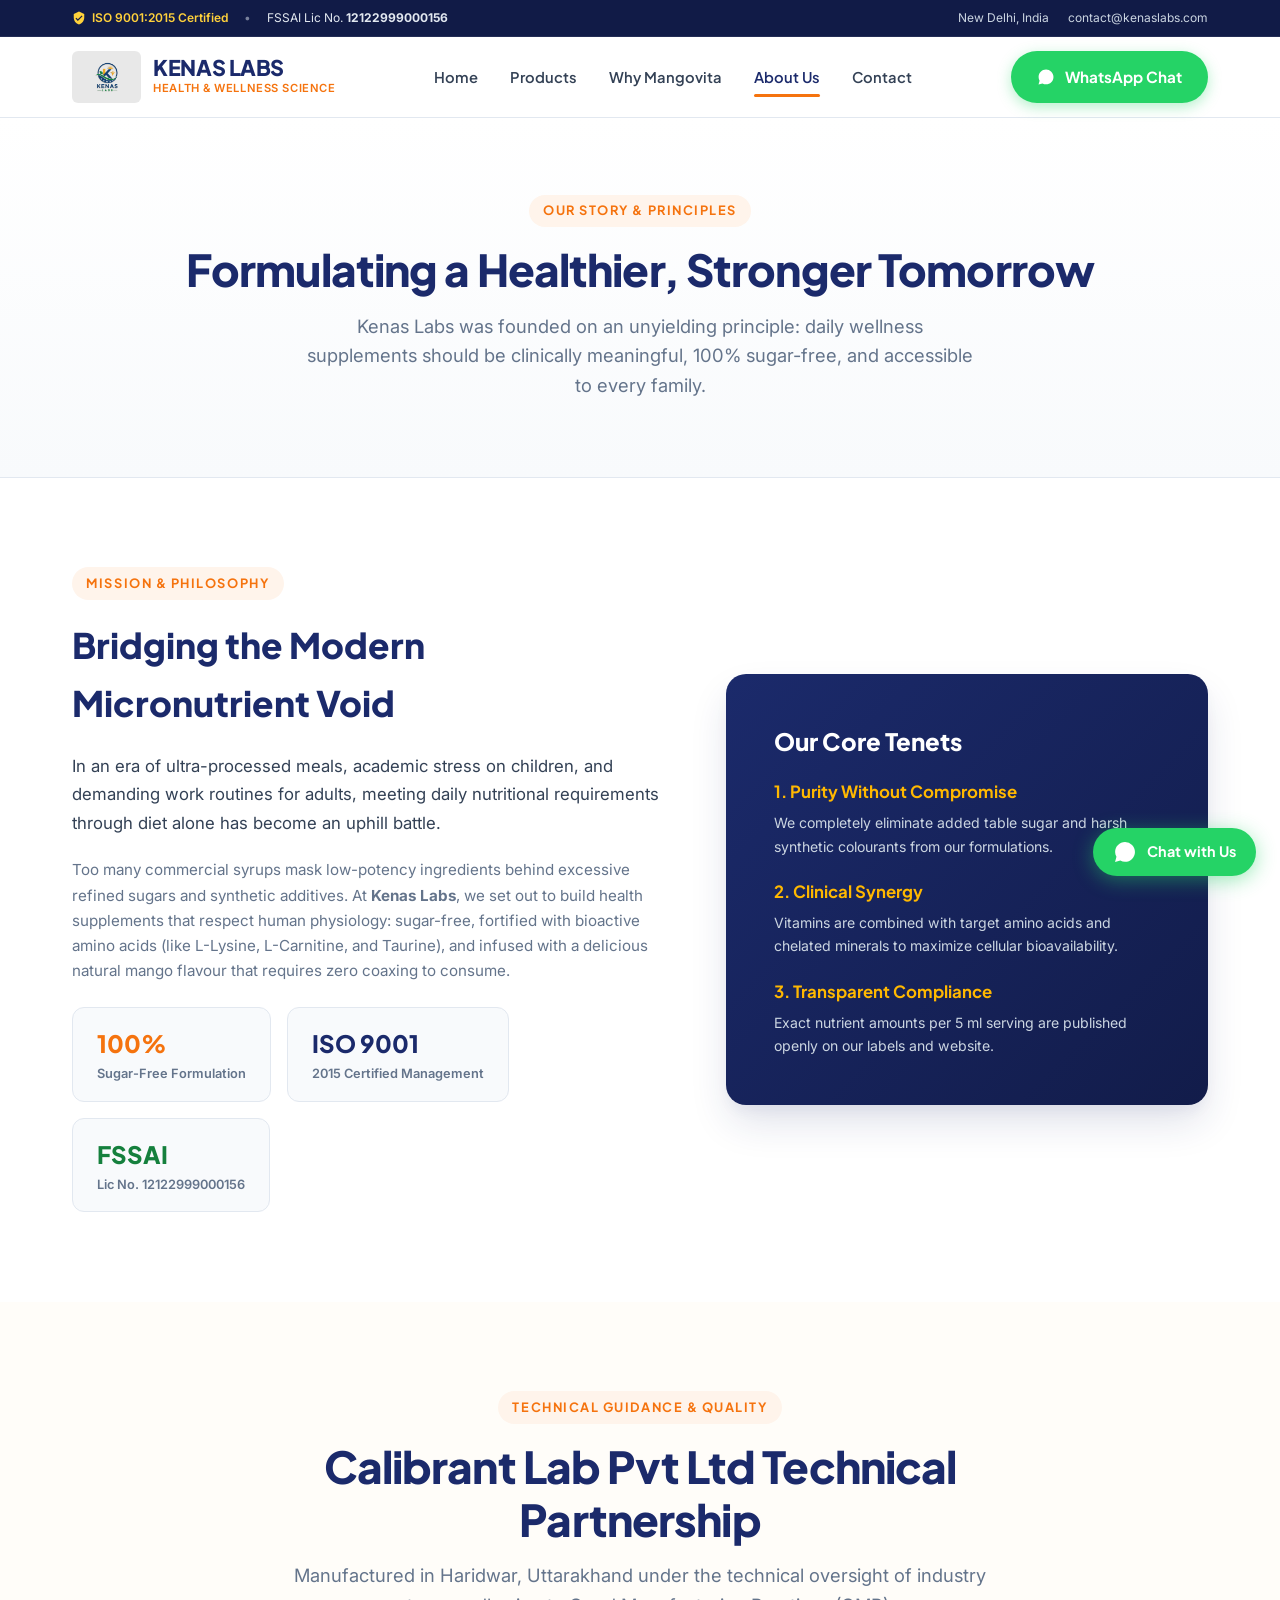
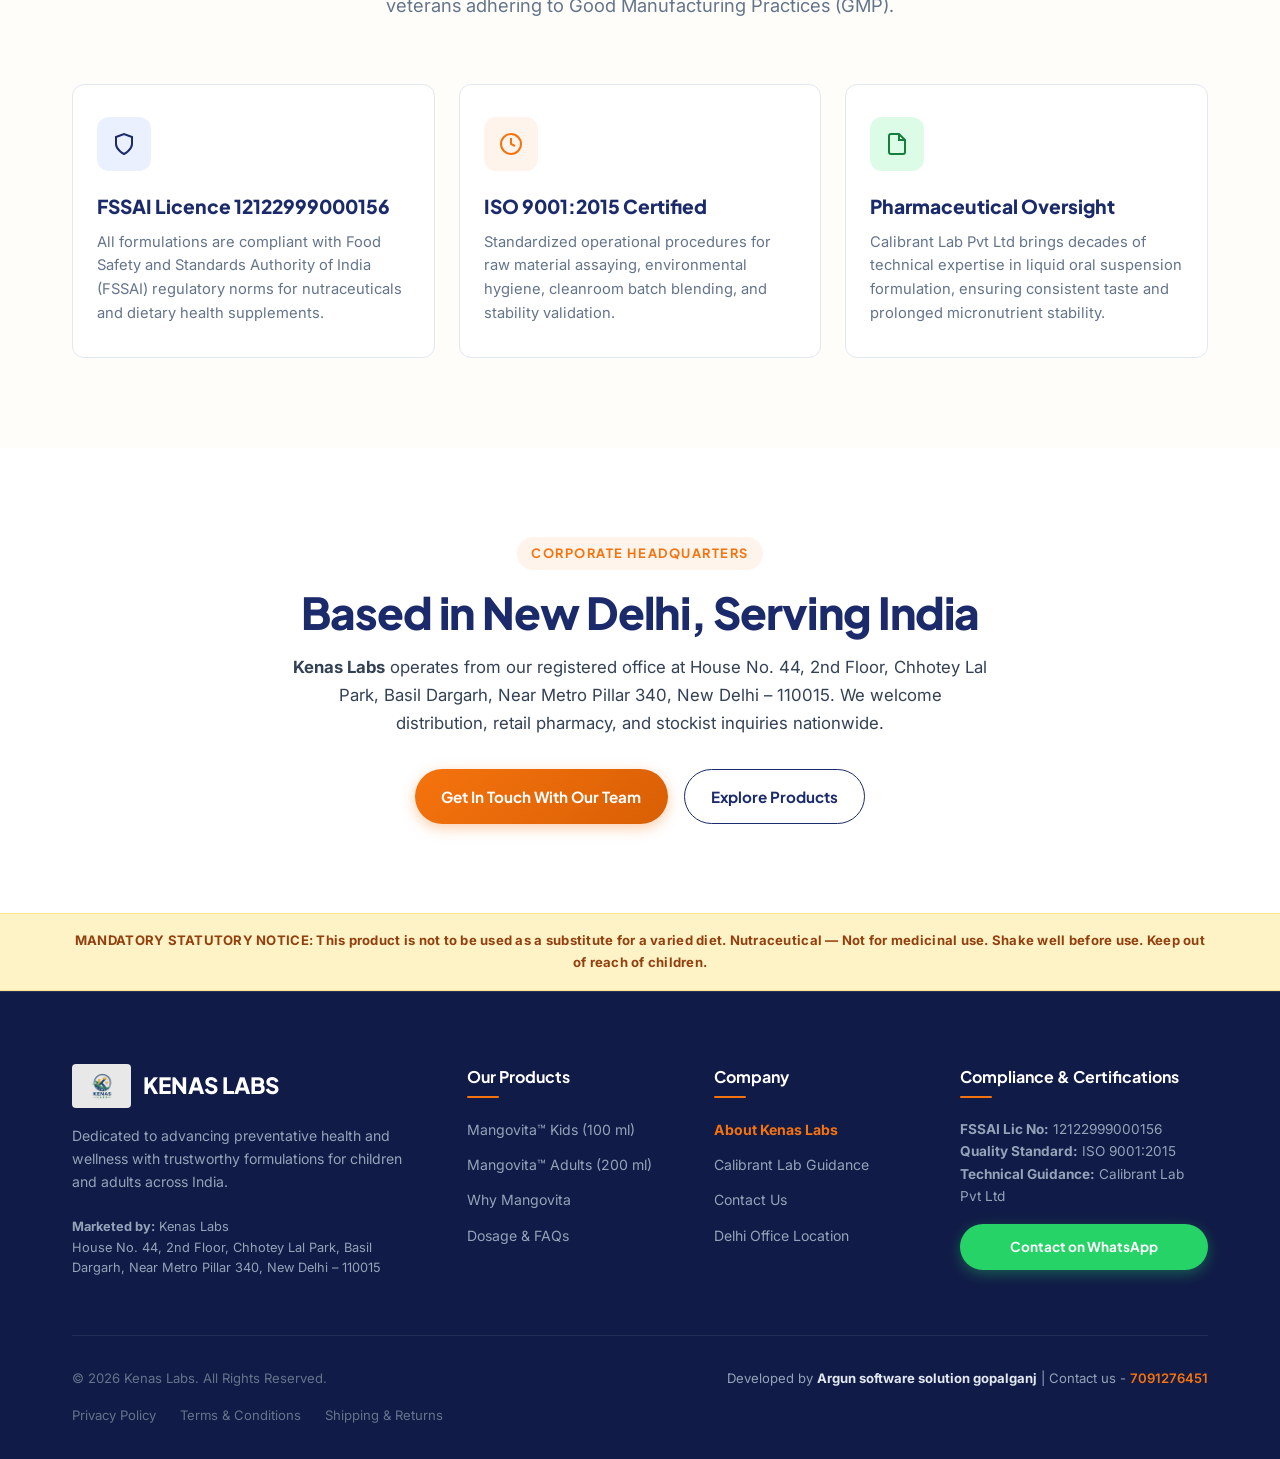
==== about.html @ 28945064 "Enhance full responsiveness across all device viewports (desktop, tablet, mobile)" ====
<!DOCTYPE html>
<html lang="en">
<head>
  <meta charset="UTF-8" />
  <meta name="viewport" content="width=device-width, initial-scale=1.0" />
  <title>About Us — Kenas Labs | Pure Formulations &amp; Scientific Integrity</title>
  <meta name="description" content="Discover Kenas Labs — a New Delhi health &amp; wellness brand committed to clean, sugar-free nutraceutical syrups manufactured under the technical guidance of Calibrant Lab Pvt Ltd." />
  <link rel="canonical" href="https://kenaslabs.com/about.html" />

  <link rel="icon" type="image/jpeg" href="assets/images/kenas-logo.jpg" />
  <link rel="stylesheet" href="assets/css/style.css" />
</head>
<body>

  <!-- Top Compliance Bar -->
  <div class="topbar">
    <div class="container topbar-content">
      <div class="topbar-left">
        <span class="topbar-badge">
          <svg width="14" height="14" viewBox="0 0 24 24" fill="currentColor"><path d="M12 1L3 5v6c0 5.55 3.84 10.74 9 12 5.16-1.26 9-6.45 9-12V5l-9-4zm-2 16l-4-4 1.41-1.41L10 14.17l6.59-6.59L18 9l-8 8z"/></svg>
          ISO 9001:2015 Certified
        </span>
        <span style="opacity: 0.5;">•</span>
        <span>FSSAI Lic No. <strong>12122999000156</strong></span>
      </div>
      <div class="topbar-right">
        <a href="contact.html">New Delhi, India</a>
        <a href="mailto:contact@kenaslabs.com">contact@kenaslabs.com</a>
      </div>
    </div>
  </div>

  <!-- Header -->
  <header class="header">
    <div class="container header-inner">
      <a href="index.html" class="brand-logo-wrap" aria-label="Kenas Labs Home">
        <img src="assets/images/kenas-logo.jpg" alt="Kenas Labs Logo" class="brand-logo-img" />
        <div class="brand-name-group">
          <span class="brand-title">KENAS LABS</span>
          <span class="brand-tag">Health &amp; Wellness Science</span>
        </div>
      </a>

      <nav class="nav-menu">
        <a href="index.html" class="nav-link">Home</a>
        <div class="nav-dropdown">
          <a href="index.html#products" class="nav-link dropdown-toggle">Products</a>
          <div class="nav-dropdown-menu">
            <a href="mangovita-kids.html" class="dropdown-item">
              <div>
                <div class="dropdown-item-title">Mangovita™ Kids (100 ml)</div>
                <div class="dropdown-item-desc">Growth, Immunity &amp; Appetite</div>
              </div>
            </a>
            <a href="mangovita-adults.html" class="dropdown-item">
              <div>
                <div class="dropdown-item-title">Mangovita™ Adults (200 ml)</div>
                <div class="dropdown-item-desc">Energy, Stamina &amp; Strength (₹210)</div>
              </div>
            </a>
          </div>
        </div>
        <a href="index.html#benefits" class="nav-link">Why Mangovita</a>
        <a href="about.html" class="nav-link active">About Us</a>
        <a href="contact.html" class="nav-link">Contact</a>
      </nav>

      <div class="header-actions">
        <button class="btn btn-whatsapp" data-wa-order="About Us Inquiry">
          <svg width="18" height="18" viewBox="0 0 24 24" fill="currentColor"><path d="M12.04 2c-5.46 0-9.91 4.45-9.91 9.91 0 1.75.46 3.45 1.32 4.95L2.05 22l5.25-1.38c1.45.79 3.08 1.21 4.74 1.21 5.46 0 9.91-4.45 9.91-9.91 0-2.65-1.03-5.14-2.9-7.01A9.816 9.816 0 0 0 12.04 2z"/></svg>
          <span>WhatsApp Chat</span>
        </button>
        <button class="hamburger" aria-label="Toggle navigation menu" aria-expanded="false">
          <span></span><span></span><span></span>
        </button>
      </div>
    </div>
  </header>

  <!-- Page Header Banner -->
  <section style="background: linear-gradient(180deg, #FFFFFF 0%, #F8FAFC 100%); padding: clamp(3rem, 6vw, 5rem) 0; border-bottom: 1px solid var(--border-color); text-align: center;">
    <div class="container">
      <span class="eyebrow">Our Story &amp; Principles</span>
      <h1 class="section-title">Formulating a Healthier, Stronger Tomorrow</h1>
      <p class="section-subtitle" style="max-width: 680px; margin: 0 auto;">
        Kenas Labs was founded on an unyielding principle: daily wellness supplements should be clinically meaningful, 100% sugar-free, and accessible to every family.
      </p>
    </div>
  </section>

  <!-- Story & Vision -->
  <section class="section section-bg-white">
    <div class="container corporate-story-grid">
      <div>
        <span class="eyebrow">Mission &amp; Philosophy</span>
        <h2 style="font-family: var(--font-heading); font-size: 2.2rem; font-weight: 800; color: var(--primary-navy); margin-bottom: 1.25rem;">
          Bridging the Modern Micronutrient Void
        </h2>
        <p style="font-size: 1.05rem; color: var(--text-body); line-height: 1.7; margin-bottom: 1.25rem;">
          In an era of ultra-processed meals, academic stress on children, and demanding work routines for adults, meeting daily nutritional requirements through diet alone has become an uphill battle.
        </p>
        <p style="font-size: 0.95rem; color: var(--text-muted); line-height: 1.65; margin-bottom: 1.5rem;">
          Too many commercial syrups mask low-potency ingredients behind excessive refined sugars and synthetic additives. At <strong>Kenas Labs</strong>, we set out to build health supplements that respect human physiology: sugar-free, fortified with bioactive amino acids (like L-Lysine, L-Carnitine, and Taurine), and infused with a delicious natural mango flavour that requires zero coaxing to consume.
        </p>
        <div style="display: flex; gap: 1rem; flex-wrap: wrap;">
          <div style="background: var(--bg-page); border: 1px solid var(--border-color); padding: 1rem 1.5rem; border-radius: var(--radius-md);">
            <div style="font-family: var(--font-heading); font-size: 1.5rem; font-weight: 800; color: var(--accent-orange);">100%</div>
            <div style="font-size: 0.8rem; color: var(--text-muted); font-weight: 600;">Sugar-Free Formulation</div>
          </div>
          <div style="background: var(--bg-page); border: 1px solid var(--border-color); padding: 1rem 1.5rem; border-radius: var(--radius-md);">
            <div style="font-family: var(--font-heading); font-size: 1.5rem; font-weight: 800; color: var(--primary-navy);">ISO 9001</div>
            <div style="font-size: 0.8rem; color: var(--text-muted); font-weight: 600;">2015 Certified Management</div>
          </div>
          <div style="background: var(--bg-page); border: 1px solid var(--border-color); padding: 1rem 1.5rem; border-radius: var(--radius-md);">
            <div style="font-family: var(--font-heading); font-size: 1.5rem; font-weight: 800; color: var(--botanical-green);">FSSAI</div>
            <div style="font-size: 0.8rem; color: var(--text-muted); font-weight: 600;">Lic No. 12122999000156</div>
          </div>
        </div>
      </div>

      <div style="background: linear-gradient(135deg, #1B2A6B, #121C4A); color: #FFFFFF; border-radius: var(--radius-lg); padding: clamp(2rem, 4vw, 3rem); box-shadow: var(--shadow-xl);">
        <h3 style="font-family: var(--font-heading); font-size: 1.5rem; font-weight: 800; color: #FFFFFF; margin-bottom: 1rem;">
          Our Core Tenets
        </h3>
        <div style="display: flex; flex-direction: column; gap: 1.25rem;">
          <div>
            <h5 style="color: var(--mango-gold); font-family: var(--font-heading); font-size: 1.05rem; margin-bottom: 0.35rem;">1. Purity Without Compromise</h5>
            <p style="font-size: 0.88rem; color: #CBD5E1; margin: 0;">We completely eliminate added table sugar and harsh synthetic colourants from our formulations.</p>
          </div>
          <div>
            <h5 style="color: var(--mango-gold); font-family: var(--font-heading); font-size: 1.05rem; margin-bottom: 0.35rem;">2. Clinical Synergy</h5>
            <p style="font-size: 0.88rem; color: #CBD5E1; margin: 0;">Vitamins are combined with target amino acids and chelated minerals to maximize cellular bioavailability.</p>
          </div>
          <div>
            <h5 style="color: var(--mango-gold); font-family: var(--font-heading); font-size: 1.05rem; margin-bottom: 0.35rem;">3. Transparent Compliance</h5>
            <p style="font-size: 0.88rem; color: #CBD5E1; margin: 0;">Exact nutrient amounts per 5 ml serving are published openly on our labels and website.</p>
          </div>
        </div>
      </div>
    </div>
  </section>

  <!-- Manufacturing & Technical Guidance Section -->
  <section class="section section-bg-warm" id="partner">
    <div class="container">
      <div class="section-header">
        <span class="eyebrow">Technical Guidance &amp; Quality</span>
        <h2 class="section-title">Calibrant Lab Pvt Ltd Technical Partnership</h2>
        <p class="section-subtitle">
          Manufactured in Haridwar, Uttarakhand under the technical oversight of industry veterans adhering to Good Manufacturing Practices (GMP).
        </p>
      </div>

      <div style="display: grid; grid-template-columns: repeat(auto-fit, minmax(280px, 1fr)); gap: 1.5rem;">
        <div class="benefit-card">
          <div class="benefit-icon-box icon-navy">
            <svg width="24" height="24" viewBox="0 0 24 24" fill="none" stroke="currentColor" stroke-width="2"><path d="M12 22s8-4 8-10V5l-8-3-8 3v7c0 6 8 10 8 10z"></path></svg>
          </div>
          <h3 class="benefit-card-title">FSSAI Licence 12122999000156</h3>
          <p class="benefit-card-desc">
            All formulations are compliant with Food Safety and Standards Authority of India (FSSAI) regulatory norms for nutraceuticals and dietary health supplements.
          </p>
        </div>

        <div class="benefit-card">
          <div class="benefit-icon-box icon-orange">
            <svg width="24" height="24" viewBox="0 0 24 24" fill="none" stroke="currentColor" stroke-width="2"><circle cx="12" cy="12" r="10"></circle><polyline points="12 6 12 12 16 14"></polyline></svg>
          </div>
          <h3 class="benefit-card-title">ISO 9001:2015 Certified</h3>
          <p class="benefit-card-desc">
            Standardized operational procedures for raw material assaying, environmental hygiene, cleanroom batch blending, and stability validation.
          </p>
        </div>

        <div class="benefit-card">
          <div class="benefit-icon-box icon-green">
            <svg width="24" height="24" viewBox="0 0 24 24" fill="none" stroke="currentColor" stroke-width="2"><path d="M14 2H6a2 2 0 0 0-2 2v16a2 2 0 0 0 2 2h12a2 2 0 0 0 2-2V8z"></path><polyline points="14 2 14 8 20 8"></polyline></svg>
          </div>
          <h3 class="benefit-card-title">Pharmaceutical Oversight</h3>
          <p class="benefit-card-desc">
            Calibrant Lab Pvt Ltd brings decades of technical expertise in liquid oral suspension formulation, ensuring consistent taste and prolonged micronutrient stability.
          </p>
        </div>
      </div>
    </div>
  </section>

  <!-- Corporate Location Snapshot -->
  <section class="section section-bg-white" id="corporate">
    <div class="container" style="text-align: center; max-width: 760px;">
      <span class="eyebrow">Corporate Headquarters</span>
      <h2 class="section-title">Based in New Delhi, Serving India</h2>
      <p style="font-size: 1.05rem; color: var(--text-body); margin-bottom: 2rem;">
        <strong>Kenas Labs</strong> operates from our registered office at House No. 44, 2nd Floor, Chhotey Lal Park, Basil Dargarh, Near Metro Pillar 340, New Delhi – 110015. We welcome distribution, retail pharmacy, and stockist inquiries nationwide.
      </p>
      <div style="display: flex; justify-content: center; gap: 1rem; flex-wrap: wrap;">
        <a href="contact.html" class="btn btn-primary">Get In Touch With Our Team</a>
        <a href="mangovita-adults.html" class="btn btn-outline">Explore Products</a>
      </div>
    </div>
  </section>

  <!-- Mandatory Compliance Banner -->
  <div class="compliance-banner">
    <div class="container">
      <p class="compliance-text">
        MANDATORY STATUTORY NOTICE: This product is not to be used as a substitute for a varied diet. Nutraceutical — Not for medicinal use. Shake well before use. Keep out of reach of children.
      </p>
    </div>
  </div>

  <!-- Footer -->
  <footer class="footer">
    <div class="container">
      <div class="footer-grid">
        <div class="footer-brand">
          <div style="display: flex; align-items: center; gap: 0.75rem; margin-bottom: 1rem;">
            <img src="assets/images/kenas-logo.jpg" alt="Kenas Labs Logo" style="height: 44px; border-radius: 4px;" />
            <h4 style="margin: 0;">KENAS LABS</h4>
          </div>
          <p>
            Dedicated to advancing preventative health and wellness with trustworthy formulations for children and adults across India.
          </p>
          <div style="font-size: 0.8rem; color: #94A3B8; line-height: 1.6;">
            <strong>Marketed by:</strong> Kenas Labs<br />
            House No. 44, 2nd Floor, Chhotey Lal Park, Basil Dargarh, Near Metro Pillar 340, New Delhi – 110015
          </div>
        </div>

        <div>
          <h5 class="footer-col-title">Our Products</h5>
          <div class="footer-links">
            <a href="mangovita-kids.html">Mangovita™ Kids (100 ml)</a>
            <a href="mangovita-adults.html">Mangovita™ Adults (200 ml)</a>
            <a href="index.html#benefits">Why Mangovita</a>
            <a href="index.html#faq">Dosage &amp; FAQs</a>
          </div>
        </div>

        <div>
          <h5 class="footer-col-title">Company</h5>
          <div class="footer-links">
            <a href="about.html" style="color: var(--accent-orange); font-weight: 700;">About Kenas Labs</a>
            <a href="about.html#partner">Calibrant Lab Guidance</a>
            <a href="contact.html">Contact Us</a>
            <a href="contact.html#map">Delhi Office Location</a>
          </div>
        </div>

        <div>
          <h5 class="footer-col-title">Compliance &amp; Certifications</h5>
          <p style="font-size: 0.85rem; color: #94A3B8; margin-bottom: 1rem;">
            <strong>FSSAI Lic No:</strong> 12122999000156<br />
            <strong>Quality Standard:</strong> ISO 9001:2015<br />
            <strong>Technical Guidance:</strong> Calibrant Lab Pvt Ltd
          </p>
          <button class="btn btn-whatsapp" data-wa-order="Corporate Inquiry" style="width: 100%; font-size: 0.85rem; padding: 0.75rem 1rem;">
            <span>Contact on WhatsApp</span>
          </button>
        </div>
      </div>

      <div class="footer-bottom">
        <div>&copy; 2026 Kenas Labs. All Rights Reserved.</div>
        <div class="footer-dev-credit">
          Developed by <strong>Argun software solution gopalganj</strong> | Contact us - <a href="tel:7091276451">7091276451</a>
        </div>
        <div class="footer-legal-links">
          <a href="privacy-policy.html">Privacy Policy</a>
          <a href="terms.html">Terms &amp; Conditions</a>
          <a href="shipping-policy.html">Shipping &amp; Returns</a>
        </div>
      </div>
    </div>
  </footer>

  <a href="https://wa.me/919876543210?text=Hello%20Kenas%20Labs%2C%20I%20would%20like%20to%20know%20more%20about%20your%20company." target="_blank" rel="noopener noreferrer" class="whatsapp-floating" aria-label="Contact on WhatsApp">
    <svg viewBox="0 0 24 24"><path d="M12.04 2c-5.46 0-9.91 4.45-9.91 9.91 0 1.75.46 3.45 1.32 4.95L2.05 22l5.25-1.38c1.45.79 3.08 1.21 4.74 1.21 5.46 0 9.91-4.45 9.91-9.91 0-2.65-1.03-5.14-2.9-7.01A9.816 9.816 0 0 0 12.04 2z"/></svg>
    <span>Chat with Us</span>
  </a>

  <script src="assets/js/main.js"></script>
</body>
</html>
---- assets/css/style.css ----
/* ==========================================================================
   Kenas Labs & Mangovita™ — Official Design System & Stylesheet
   Brand Colors: Navy Blue (#1B2A6B) + Vibrant Orange (#F5730E) + Mango Gold (#FFB800)
   ========================================================================== */

@import url('https://fonts.googleapis.com/css2?family=Inter:wght@300;400;500;600;700&family=Plus+Jakarta+Sans:ital,wght@0,400;0,500;0,600;0,700;0,800;1,700&display=swap');

:root {
  /* Brand Identity Tokens */
  --primary-navy: #1B2A6B;
  --primary-navy-dark: #111B47;
  --primary-navy-light: #2A3E94;
  --accent-orange: #F5730E;
  --accent-orange-hover: #D95F04;
  --accent-orange-light: #FFF4EB;
  --mango-gold: #FFB800;
  --mango-gold-light: #FFFBEB;
  --mango-gold-dark: #D97706;
  --botanical-green: #15803D;
  --botanical-light: #DCFCE7;

  /* Neutrals & Surfaces */
  --bg-page: #F8FAFC;
  --bg-card: #FFFFFF;
  --bg-warm: #FFFDF9;
  --text-main: #0F172A;
  --text-body: #334155;
  --text-muted: #64748B;
  --text-light: #94A3B8;
  --border-color: #E2E8F0;
  --border-subtle: #F1F5F9;

  /* Typography */
  --font-heading: 'Plus Jakarta Sans', -apple-system, BlinkMacSystemFont, "Segoe UI", Roboto, sans-serif;
  --font-body: 'Inter', -apple-system, BlinkMacSystemFont, "Segoe UI", Roboto, sans-serif;

  /* Shadows */
  --shadow-xs: 0 1px 2px rgba(15, 23, 42, 0.05);
  --shadow-sm: 0 2px 4px rgba(27, 42, 107, 0.04), 0 1px 2px rgba(27, 42, 107, 0.06);
  --shadow-md: 0 4px 12px rgba(27, 42, 107, 0.08), 0 2px 4px rgba(27, 42, 107, 0.04);
  --shadow-lg: 0 12px 28px rgba(27, 42, 107, 0.10), 0 4px 10px rgba(27, 42, 107, 0.05);
  --shadow-xl: 0 20px 40px -4px rgba(27, 42, 107, 0.14), 0 8px 16px -4px rgba(27, 42, 107, 0.06);

  /* Dimensions */
  --header-height: 80px;
  --container-max: 1200px;
  --radius-sm: 6px;
  --radius-md: 12px;
  --radius-lg: 20px;
  --radius-pill: 9999px;
  --transition: all 0.25s cubic-bezier(0.16, 1, 0.3, 1);
}

/* ==========================================================================
   CSS Reset & Base
   ========================================================================== */
*, *::before, *::after {
  box-sizing: border-box;
  margin: 0;
  padding: 0;
}

html {
  scroll-behavior: smooth;
  font-size: 16px;
  -webkit-text-size-adjust: 100%;
}

body {
  font-family: var(--font-body);
  background-color: var(--bg-page);
  color: var(--text-body);
  line-height: 1.65;
  font-weight: 400;
  overflow-x: hidden;
  position: relative;
}

img, svg {
  display: block;
  max-width: 100%;
  height: auto;
}

a {
  color: var(--primary-navy);
  text-decoration: none;
  transition: var(--transition);
}

a:hover {
  color: var(--accent-orange);
}

ul, ol {
  list-style: none;
}

button, input, textarea, select {
  font: inherit;
  color: inherit;
}

button {
  cursor: pointer;
  border: none;
  background: none;
}

/* ==========================================================================
   Utility & Layout
   ========================================================================== */
.container {
  width: 100%;
  max-width: var(--container-max);
  margin-left: auto;
  margin-right: auto;
  padding-left: clamp(1rem, 4vw, 2rem);
  padding-right: clamp(1rem, 4vw, 2rem);
}

.section {
  padding: clamp(3.5rem, 7vw, 6rem) 0;
  position: relative;
}

.section-bg-white {
  background-color: var(--bg-card);
}

.section-bg-warm {
  background-color: var(--bg-warm);
}

.section-header {
  text-align: center;
  max-width: 720px;
  margin: 0 auto clamp(2.5rem, 5vw, 4rem);
}

.eyebrow {
  display: inline-flex;
  align-items: center;
  gap: 0.5rem;
  font-family: var(--font-heading);
  font-size: 0.8rem;
  font-weight: 700;
  text-transform: uppercase;
  letter-spacing: 0.12em;
  color: var(--accent-orange);
  background: var(--accent-orange-light);
  padding: 0.35rem 0.9rem;
  border-radius: var(--radius-pill);
  margin-bottom: 1rem;
}

.section-title {
  font-family: var(--font-heading);
  font-size: clamp(1.85rem, 4vw, 2.75rem);
  font-weight: 800;
  color: var(--primary-navy);
  line-height: 1.2;
  letter-spacing: -0.02em;
  margin-bottom: 1rem;
}

.section-subtitle {
  font-size: clamp(1rem, 1.8vw, 1.15rem);
  color: var(--text-muted);
  line-height: 1.6;
}

/* Buttons & Badges */
.btn {
  display: inline-flex;
  align-items: center;
  justify-content: center;
  gap: 0.6rem;
  font-family: var(--font-heading);
  font-size: 0.95rem;
  font-weight: 700;
  padding: 0.85rem 1.65rem;
  border-radius: var(--radius-pill);
  transition: var(--transition);
  white-space: nowrap;
  text-decoration: none;
}

.btn-primary {
  background: linear-gradient(135deg, var(--accent-orange), var(--accent-orange-hover));
  color: #FFFFFF !important;
  box-shadow: 0 4px 14px rgba(245, 115, 14, 0.35);
}

.btn-primary:hover {
  transform: translateY(-2px);
  box-shadow: 0 6px 20px rgba(245, 115, 14, 0.45);
}

.btn-navy {
  background: var(--primary-navy);
  color: #FFFFFF !important;
  box-shadow: 0 4px 14px rgba(27, 42, 107, 0.25);
}

.btn-navy:hover {
  background: var(--primary-navy-dark);
  transform: translateY(-2px);
  box-shadow: 0 6px 18px rgba(27, 42, 107, 0.35);
}

.btn-outline {
  background: transparent;
  color: var(--primary-navy);
  border: 1.5px solid var(--primary-navy);
}

.btn-outline:hover {
  background: var(--primary-navy);
  color: #FFFFFF !important;
  transform: translateY(-2px);
}

.btn-whatsapp {
  background: #25D366;
  color: #FFFFFF !important;
  box-shadow: 0 4px 14px rgba(37, 211, 102, 0.35);
}

.btn-whatsapp:hover {
  background: #20BA5A;
  transform: translateY(-2px);
}

.badge {
  display: inline-flex;
  align-items: center;
  gap: 0.4rem;
  font-size: 0.75rem;
  font-weight: 700;
  padding: 0.25rem 0.65rem;
  border-radius: var(--radius-pill);
  letter-spacing: 0.02em;
}

.badge-orange {
  background: var(--accent-orange-light);
  color: var(--accent-orange);
}

.badge-navy {
  background: #EBF0FF;
  color: var(--primary-navy);
}

.badge-green {
  background: var(--botanical-light);
  color: var(--botanical-green);
}

.badge-gold {
  background: var(--mango-gold-light);
  color: var(--mango-gold-dark);
}

/* ==========================================================================
   Header & Navigation
   ========================================================================== */
.topbar {
  background: var(--primary-navy-dark);
  color: #E2E8F0;
  font-size: 0.75rem;
  padding: 0.5rem 0;
  border-bottom: 1px solid rgba(255, 255, 255, 0.08);
}

.topbar-content {
  display: flex;
  justify-content: space-between;
  align-items: center;
  flex-wrap: wrap;
  gap: 0.5rem;
}

.topbar-left {
  display: flex;
  align-items: center;
  gap: 1rem;
}

.topbar-badge {
  display: inline-flex;
  align-items: center;
  gap: 0.35rem;
  color: #FFD13B;
  font-weight: 600;
}

.topbar-right a {
  color: #CBD5E1;
  font-size: 0.75rem;
  margin-left: 1rem;
}

.topbar-right a:hover {
  color: #FFFFFF;
}

.header {
  position: sticky;
  top: 0;
  z-index: 1000;
  background: rgba(255, 255, 255, 0.95);
  backdrop-filter: blur(12px);
  -webkit-backdrop-filter: blur(12px);
  border-bottom: 1px solid var(--border-color);
  transition: var(--transition);
}

.header-inner {
  display: flex;
  align-items: center;
  justify-content: space-between;
  height: var(--header-height);
}

.brand-logo-wrap {
  display: flex;
  align-items: center;
  gap: 0.75rem;
  text-decoration: none;
}

.brand-logo-img {
  height: 52px;
  width: auto;
  object-fit: contain;
  border-radius: var(--radius-sm);
}

.brand-name-group {
  display: flex;
  flex-direction: column;
}

.brand-title {
  font-family: var(--font-heading);
  font-size: 1.35rem;
  font-weight: 800;
  color: var(--primary-navy);
  line-height: 1.1;
  letter-spacing: -0.02em;
}

.brand-tag {
  font-size: 0.7rem;
  color: var(--accent-orange);
  font-weight: 600;
  letter-spacing: 0.05em;
  text-transform: uppercase;
}

/* Nav Menu */
.nav-menu {
  display: flex;
  align-items: center;
  gap: 2rem;
}

.nav-link {
  font-family: var(--font-heading);
  font-size: 0.92rem;
  font-weight: 600;
  color: var(--text-body);
  position: relative;
  padding: 0.5rem 0;
}

.nav-link:hover, .nav-link.active {
  color: var(--primary-navy);
}

.nav-link.active::after {
  content: '';
  position: absolute;
  bottom: 0;
  left: 0;
  width: 100%;
  height: 2.5px;
  background: var(--accent-orange);
  border-radius: 2px;
}

/* Dropdown */
.nav-dropdown {
  position: relative;
}

.nav-dropdown-menu {
  position: absolute;
  top: 100%;
  left: 0;
  min-width: 260px;
  background: #FFFFFF;
  border-radius: var(--radius-md);
  box-shadow: var(--shadow-xl);
  border: 1px solid var(--border-color);
  padding: 0.75rem;
  opacity: 0;
  visibility: hidden;
  transform: translateY(10px);
  transition: var(--transition);
  z-index: 100;
}

.nav-dropdown:hover .nav-dropdown-menu,
.nav-dropdown:focus-within .nav-dropdown-menu {
  opacity: 1;
  visibility: visible;
  transform: translateY(0);
}

.dropdown-item {
  display: flex;
  align-items: center;
  gap: 0.75rem;
  padding: 0.75rem 1rem;
  border-radius: var(--radius-sm);
  transition: var(--transition);
  color: var(--text-main);
}

.dropdown-item:hover {
  background: var(--bg-page);
  color: var(--primary-navy);
}

.dropdown-item-title {
  font-family: var(--font-heading);
  font-weight: 700;
  font-size: 0.9rem;
}

.dropdown-item-desc {
  font-size: 0.75rem;
  color: var(--text-muted);
}

.header-actions {
  display: flex;
  align-items: center;
  gap: 1rem;
}

.hamburger {
  display: none;
  flex-direction: column;
  justify-content: space-between;
  width: 28px;
  height: 20px;
  background: transparent;
  border: none;
  cursor: pointer;
  padding: 0;
  z-index: 1001;
}

.hamburger span {
  width: 100%;
  height: 2.5px;
  background: var(--primary-navy);
  border-radius: 2px;
  transition: var(--transition);
}

.hamburger.is-active span:nth-child(1) {
  transform: translateY(8.5px) rotate(45deg);
}

.hamburger.is-active span:nth-child(2) {
  opacity: 0;
}

.hamburger.is-active span:nth-child(3) {
  transform: translateY(-8.5px) rotate(-45deg);
}

/* ==========================================================================
   Hero Section
   ========================================================================== */
.hero {
  position: relative;
  background: linear-gradient(180deg, #FFFFFF 0%, #F8FAFC 100%);
  padding: clamp(3rem, 7vw, 5.5rem) 0 clamp(4rem, 8vw, 6.5rem);
  overflow: hidden;
}

.hero-glow {
  position: absolute;
  top: -100px;
  right: -100px;
  width: 600px;
  height: 600px;
  background: radial-gradient(circle, rgba(255, 184, 0, 0.15) 0%, rgba(245, 115, 14, 0.08) 40%, rgba(255, 255, 255, 0) 70%);
  border-radius: 50%;
  pointer-events: none;
}

.hero-grid {
  display: grid;
  grid-template-columns: 1.15fr 0.85fr;
  align-items: center;
  gap: clamp(2rem, 5vw, 4rem);
}

.hero-content {
  position: relative;
  z-index: 2;
}

.hero-tagline-badge {
  display: inline-flex;
  align-items: center;
  gap: 0.5rem;
  background: #EBF0FF;
  color: var(--primary-navy);
  font-family: var(--font-heading);
  font-size: 0.85rem;
  font-weight: 700;
  padding: 0.4rem 1rem;
  border-radius: var(--radius-pill);
  margin-bottom: 1.5rem;
  border: 1px solid #D6E0FF;
}

.hero-title {
  font-family: var(--font-heading);
  font-size: clamp(2.35rem, 5vw, 3.85rem);
  font-weight: 800;
  color: var(--primary-navy);
  line-height: 1.12;
  letter-spacing: -0.025em;
  margin-bottom: 1.25rem;
}

.hero-title .highlight-orange {
  color: var(--accent-orange);
  position: relative;
  display: inline-block;
}

.hero-subtitle {
  font-size: clamp(1.05rem, 2vw, 1.25rem);
  color: var(--text-body);
  line-height: 1.6;
  margin-bottom: 2rem;
  max-width: 580px;
}

.hero-pills {
  display: flex;
  flex-wrap: wrap;
  gap: 0.65rem;
  margin-bottom: 2.25rem;
}

.pill-feature {
  display: inline-flex;
  align-items: center;
  gap: 0.45rem;
  font-size: 0.85rem;
  font-weight: 600;
  color: var(--primary-navy);
  background: #FFFFFF;
  padding: 0.4rem 0.85rem;
  border-radius: var(--radius-pill);
  border: 1px solid var(--border-color);
  box-shadow: var(--shadow-xs);
}

.pill-feature svg {
  color: var(--accent-orange);
  flex-shrink: 0;
}

.hero-cta-group {
  display: flex;
  flex-wrap: wrap;
  align-items: center;
  gap: 1rem;
  margin-bottom: 2.5rem;
}

.hero-visual-wrap {
  position: relative;
  display: flex;
  justify-content: center;
  align-items: center;
}

.hero-main-visual {
  width: 100%;
  max-width: 520px;
  filter: drop-shadow(0 20px 35px rgba(27, 42, 107, 0.12));
  animation: float-gentle 6s ease-in-out infinite;
}

@keyframes float-gentle {
  0%, 100% { transform: translateY(0); }
  50% { transform: translateY(-8px); }
}

.hero-floating-card {
  position: absolute;
  bottom: 20px;
  left: -20px;
  background: rgba(255, 255, 255, 0.96);
  backdrop-filter: blur(10px);
  border: 1px solid var(--border-color);
  border-radius: var(--radius-md);
  padding: 1rem 1.25rem;
  box-shadow: var(--shadow-lg);
  display: flex;
  align-items: center;
  gap: 0.85rem;
  z-index: 3;
}

.floating-icon-wrap {
  width: 44px;
  height: 44px;
  border-radius: 50%;
  background: var(--mango-gold-light);
  color: var(--mango-gold-dark);
  display: flex;
  align-items: center;
  justify-content: center;
}

/* ==========================================================================
   Trust & Compliance Strip
   ========================================================================== */
.trust-strip {
  background: var(--bg-card);
  border-top: 1px solid var(--border-color);
  border-bottom: 1px solid var(--border-color);
  padding: 1.75rem 0;
}

.trust-grid {
  display: grid;
  grid-template-columns: repeat(auto-fit, minmax(220px, 1fr));
  gap: 1.5rem;
  align-items: center;
}

.trust-item {
  display: flex;
  align-items: center;
  gap: 1rem;
}

.trust-icon {
  width: 48px;
  height: 48px;
  border-radius: var(--radius-md);
  background: var(--bg-page);
  display: flex;
  align-items: center;
  justify-content: center;
  color: var(--primary-navy);
  flex-shrink: 0;
  border: 1px solid var(--border-color);
}

.trust-title {
  font-family: var(--font-heading);
  font-weight: 700;
  font-size: 0.95rem;
  color: var(--primary-navy);
  line-height: 1.2;
}

.trust-desc {
  font-size: 0.78rem;
  color: var(--text-muted);
}

/* ==========================================================================
   Product Variant Highlight Section
   ========================================================================== */
.products-grid {
  display: grid;
  grid-template-columns: repeat(2, 1fr);
  gap: clamp(1.5rem, 3vw, 2.5rem);
}

.product-card {
  background: var(--bg-card);
  border: 1px solid var(--border-color);
  border-radius: var(--radius-lg);
  padding: clamp(1.5rem, 3vw, 2.25rem);
  box-shadow: var(--shadow-sm);
  display: flex;
  flex-direction: column;
  position: relative;
  transition: var(--transition);
  overflow: hidden;
}

.product-card:hover {
  transform: translateY(-6px);
  box-shadow: var(--shadow-xl);
  border-color: #CBD5E1;
}

.product-card-kids::before {
  content: '';
  position: absolute;
  top: 0;
  left: 0;
  right: 0;
  height: 6px;
  background: linear-gradient(90deg, var(--mango-gold), var(--accent-orange));
}

.product-card-adults::before {
  content: '';
  position: absolute;
  top: 0;
  left: 0;
  right: 0;
  height: 6px;
  background: linear-gradient(90deg, var(--primary-navy), var(--accent-orange));
}

.product-card-header {
  display: flex;
  justify-content: space-between;
  align-items: flex-start;
  margin-bottom: 1.25rem;
}

.product-card-visual {
  display: flex;
  justify-content: center;
  align-items: center;
  height: 280px;
  margin-bottom: 1.5rem;
  background: radial-gradient(circle, #F8FAFC 0%, #FFFFFF 70%);
  border-radius: var(--radius-md);
  padding: 1rem;
}

.product-card-visual img {
  max-height: 100%;
  object-fit: contain;
  transition: transform 0.4s ease;
}

.product-card:hover .product-card-visual img {
  transform: scale(1.04);
}

.product-card-title {
  font-family: var(--font-heading);
  font-size: 1.65rem;
  font-weight: 800;
  color: var(--primary-navy);
  margin-bottom: 0.35rem;
}

.product-card-formula {
  font-size: 0.85rem;
  color: var(--text-muted);
  margin-bottom: 1rem;
  font-weight: 500;
  min-height: 42px;
}

.product-card-specs {
  display: flex;
  flex-wrap: wrap;
  gap: 0.5rem;
  margin-bottom: 1.25rem;
}

.spec-chip {
  font-size: 0.75rem;
  font-weight: 700;
  padding: 0.25rem 0.65rem;
  border-radius: var(--radius-sm);
  background: #F1F5F9;
  color: var(--text-body);
}

.product-card-benefits-list {
  margin-bottom: 1.75rem;
  display: flex;
  flex-direction: column;
  gap: 0.65rem;
}

.benefit-bullet {
  display: flex;
  align-items: flex-start;
  gap: 0.6rem;
  font-size: 0.88rem;
  color: var(--text-body);
}

.benefit-bullet svg {
  color: var(--accent-orange);
  flex-shrink: 0;
  margin-top: 2px;
}

.product-card-footer {
  margin-top: auto;
  padding-top: 1.5rem;
  border-top: 1px solid var(--border-color);
  display: flex;
  align-items: center;
  justify-content: space-between;
  gap: 1rem;
}

.product-price-block {
  display: flex;
  flex-direction: column;
}

.price-label {
  font-size: 0.75rem;
  color: var(--text-muted);
  text-transform: uppercase;
  font-weight: 600;
}

.price-value {
  font-family: var(--font-heading);
  font-size: 1.45rem;
  font-weight: 800;
  color: var(--primary-navy);
  line-height: 1.1;
}

.price-sub {
  font-size: 0.7rem;
  color: var(--text-light);
}

/* ==========================================================================
   Benefits Matrix Section
   ========================================================================== */
.benefits-grid {
  display: grid;
  grid-template-columns: repeat(auto-fit, minmax(250px, 1fr));
  gap: 1.5rem;
}

.benefit-card {
  background: var(--bg-card);
  border: 1px solid var(--border-color);
  border-radius: var(--radius-md);
  padding: 2rem 1.5rem;
  transition: var(--transition);
  text-align: left;
}

.benefit-card:hover {
  transform: translateY(-4px);
  box-shadow: var(--shadow-md);
  border-color: #CBD5E1;
}

.benefit-icon-box {
  width: 54px;
  height: 54px;
  border-radius: var(--radius-md);
  display: flex;
  align-items: center;
  justify-content: center;
  margin-bottom: 1.25rem;
}

.icon-orange {
  background: var(--accent-orange-light);
  color: var(--accent-orange);
}

.icon-navy {
  background: #EBF0FF;
  color: var(--primary-navy);
}

.icon-gold {
  background: var(--mango-gold-light);
  color: var(--mango-gold-dark);
}

.icon-green {
  background: var(--botanical-light);
  color: var(--botanical-green);
}

.benefit-card-title {
  font-family: var(--font-heading);
  font-size: 1.2rem;
  font-weight: 800;
  color: var(--primary-navy);
  margin-bottom: 0.5rem;
}

.benefit-card-desc {
  font-size: 0.92rem;
  color: var(--text-muted);
  line-height: 1.6;
}

/* ==========================================================================
   Nutritional Composition Table (Product Page)
   ========================================================================== */
.table-responsive {
  width: 100%;
  overflow-x: auto;
  border-radius: var(--radius-md);
  border: 1px solid var(--border-color);
  background: #FFFFFF;
  box-shadow: var(--shadow-sm);
  margin: 1.5rem 0;
}

.nutrition-table {
  width: 100%;
  border-collapse: collapse;
  text-align: left;
  font-size: 0.9rem;
}

.nutrition-table th {
  background: var(--primary-navy);
  color: #FFFFFF;
  font-family: var(--font-heading);
  font-weight: 700;
  padding: 1rem 1.25rem;
  letter-spacing: 0.02em;
}

.nutrition-table td {
  padding: 0.85rem 1.25rem;
  border-bottom: 1px solid var(--border-color);
  color: var(--text-body);
}

.nutrition-table tr:nth-child(even) td {
  background: #F8FAFC;
}

.nutrition-table tr:hover td {
  background: #F1F5F9;
}

.nutrition-table .row-highlight td {
  background: #FEF3C7;
  font-weight: 700;
  color: #92400E;
}

.nutrition-table .nutrient-name {
  font-weight: 600;
  color: var(--primary-navy);
}

.dosage-box {
  background: #FEF3C7;
  border-left: 4px solid var(--accent-orange);
  padding: 1.25rem 1.5rem;
  border-radius: 0 var(--radius-sm) var(--radius-sm) 0;
  margin: 1.5rem 0;
}

.dosage-box h4 {
  font-family: var(--font-heading);
  font-weight: 800;
  color: #92400E;
  margin-bottom: 0.35rem;
}

.dosage-box p {
  font-size: 0.9rem;
  color: #78350F;
}

/* ==========================================================================
   Product Detail Page Gallery & Layout
   ========================================================================== */
.product-detail-grid {
  display: grid;
  grid-template-columns: 1fr 1.15fr;
  gap: clamp(2rem, 5vw, 4rem);
  align-items: start;
}

.product-gallery {
  position: sticky;
  top: calc(var(--header-height) + 20px);
}

.gallery-main-view {
  background: #FFFFFF;
  border: 1px solid var(--border-color);
  border-radius: var(--radius-lg);
  padding: 2.5rem;
  display: flex;
  align-items: center;
  justify-content: center;
  box-shadow: var(--shadow-md);
  margin-bottom: 1rem;
}

.gallery-main-view img {
  max-height: 480px;
  object-fit: contain;
}

.gallery-badges {
  display: flex;
  gap: 0.5rem;
  margin-top: 1rem;
  flex-wrap: wrap;
}

.product-info-panel h1 {
  font-family: var(--font-heading);
  font-size: clamp(2rem, 4vw, 2.75rem);
  font-weight: 800;
  color: var(--primary-navy);
  line-height: 1.2;
  margin-bottom: 0.5rem;
}

.product-info-panel .subtitle {
  font-size: 1.1rem;
  color: var(--accent-orange);
  font-weight: 700;
  margin-bottom: 1.25rem;
}

.product-price-bar {
  display: flex;
  align-items: center;
  gap: 1.5rem;
  background: var(--bg-warm);
  border: 1px solid #FDE68A;
  padding: 1rem 1.5rem;
  border-radius: var(--radius-md);
  margin-bottom: 2rem;
}

/* ==========================================================================
   FAQ Accordion
   ========================================================================== */
.faq-wrap {
  max-width: 800px;
  margin: 0 auto;
  display: flex;
  flex-direction: column;
  gap: 1rem;
}

.faq-item {
  background: var(--bg-card);
  border: 1px solid var(--border-color);
  border-radius: var(--radius-md);
  overflow: hidden;
  transition: var(--transition);
}

.faq-item.is-open {
  border-color: var(--accent-orange);
  box-shadow: var(--shadow-sm);
}

.faq-question {
  width: 100%;
  display: flex;
  justify-content: space-between;
  align-items: center;
  padding: 1.25rem 1.5rem;
  text-align: left;
  font-family: var(--font-heading);
  font-weight: 700;
  font-size: 1.05rem;
  color: var(--primary-navy);
  background: none;
  cursor: pointer;
  transition: var(--transition);
}

.faq-question:hover {
  color: var(--accent-orange);
}

.faq-icon {
  width: 24px;
  height: 24px;
  display: flex;
  align-items: center;
  justify-content: center;
  flex-shrink: 0;
  transition: transform 0.3s ease;
  color: var(--accent-orange);
}

.faq-item.is-open .faq-icon {
  transform: rotate(180deg);
}

.faq-answer {
  max-height: 0;
  overflow: hidden;
  transition: max-height 0.35s ease, padding 0.35s ease;
  padding: 0 1.5rem;
  color: var(--text-body);
  font-size: 0.95rem;
  line-height: 1.7;
}

.faq-item.is-open .faq-answer {
  max-height: 500px;
  padding: 0 1.5rem 1.5rem 1.5rem;
}

/* ==========================================================================
   Contact Form & Cards
   ========================================================================== */
.contact-grid {
  display: grid;
  grid-template-columns: 1fr 1.2fr;
  gap: clamp(2rem, 5vw, 4rem);
  align-items: start;
}

.contact-info-card {
  background: var(--primary-navy);
  color: #FFFFFF;
  border-radius: var(--radius-lg);
  padding: clamp(2rem, 4vw, 3rem);
  box-shadow: var(--shadow-lg);
}

.contact-info-card h3 {
  font-family: var(--font-heading);
  font-size: 1.75rem;
  font-weight: 800;
  color: #FFFFFF;
  margin-bottom: 1rem;
}

.contact-info-card p {
  color: #CBD5E1;
  margin-bottom: 2rem;
  font-size: 0.95rem;
}

.contact-details-list {
  display: flex;
  flex-direction: column;
  gap: 1.5rem;
  margin-bottom: 2.5rem;
}

.contact-detail-item {
  display: flex;
  align-items: flex-start;
  gap: 1rem;
}

.contact-detail-icon {
  width: 44px;
  height: 44px;
  border-radius: var(--radius-sm);
  background: rgba(255, 255, 255, 0.1);
  display: flex;
  align-items: center;
  justify-content: center;
  color: var(--mango-gold);
  flex-shrink: 0;
}

.contact-detail-text h5 {
  font-family: var(--font-heading);
  font-size: 0.95rem;
  font-weight: 700;
  color: #FFFFFF;
  margin-bottom: 0.2rem;
}

.contact-detail-text p, .contact-detail-text a {
  color: #E2E8F0;
  font-size: 0.88rem;
  line-height: 1.5;
}

.form-card {
  background: var(--bg-card);
  border: 1px solid var(--border-color);
  border-radius: var(--radius-lg);
  padding: clamp(2rem, 4vw, 3rem);
  box-shadow: var(--shadow-md);
}

.form-group {
  margin-bottom: 1.25rem;
}

.form-label {
  display: block;
  font-family: var(--font-heading);
  font-weight: 700;
  font-size: 0.88rem;
  color: var(--primary-navy);
  margin-bottom: 0.4rem;
}

.form-control {
  width: 100%;
  padding: 0.85rem 1rem;
  border: 1.5px solid var(--border-color);
  border-radius: var(--radius-sm);
  background: #FFFFFF;
  color: var(--text-main);
  transition: var(--transition);
  font-size: 0.95rem;
}

.form-control:focus {
  outline: none;
  border-color: var(--accent-orange);
  box-shadow: 0 0 0 3px rgba(245, 115, 14, 0.15);
}

/* ==========================================================================
   Regulatory Compliance & Disclaimer Strip
   ========================================================================== */
.compliance-banner {
  background: #FEF3C7;
  border-top: 1px solid #FDE68A;
  border-bottom: 1px solid #FDE68A;
  padding: 1rem 0;
  text-align: center;
}

.compliance-text {
  font-size: 0.82rem;
  font-weight: 700;
  color: #92400E;
  letter-spacing: 0.02em;
}

/* ==========================================================================
   Footer
   ========================================================================== */
.footer {
  background: var(--primary-navy-dark);
  color: #CBD5E1;
  padding: 4.5rem 0 2rem;
  border-top: 1px solid rgba(255, 255, 255, 0.1);
}

.footer-grid {
  display: grid;
  grid-template-columns: 1.4fr 0.8fr 0.8fr 1fr;
  gap: clamp(2rem, 4vw, 3rem);
  margin-bottom: 3.5rem;
}

.footer-brand h4 {
  font-family: var(--font-heading);
  font-size: 1.4rem;
  font-weight: 800;
  color: #FFFFFF;
  margin-bottom: 0.85rem;
}

.footer-brand p {
  font-size: 0.88rem;
  line-height: 1.65;
  color: #94A3B8;
  margin-bottom: 1.5rem;
}

.footer-col-title {
  font-family: var(--font-heading);
  font-size: 1rem;
  font-weight: 700;
  color: #FFFFFF;
  margin-bottom: 1.25rem;
  position: relative;
  padding-bottom: 0.5rem;
}

.footer-col-title::after {
  content: '';
  position: absolute;
  bottom: 0;
  left: 0;
  width: 32px;
  height: 2px;
  background: var(--accent-orange);
  border-radius: 1px;
}

.footer-links {
  display: flex;
  flex-direction: column;
  gap: 0.75rem;
}

.footer-links a {
  color: #94A3B8;
  font-size: 0.88rem;
  transition: var(--transition);
}

.footer-links a:hover {
  color: var(--accent-orange);
  transform: translateX(3px);
}

.footer-disclaimer-box {
  background: rgba(255, 255, 255, 0.05);
  border: 1px solid rgba(255, 255, 255, 0.1);
  border-radius: var(--radius-md);
  padding: 1.5rem;
  margin-bottom: 2.5rem;
  font-size: 0.82rem;
  line-height: 1.6;
  color: #94A3B8;
}

.footer-bottom {
  display: flex;
  justify-content: space-between;
  align-items: center;
  flex-wrap: wrap;
  gap: 1rem;
  padding-top: 2rem;
  border-top: 1px solid rgba(255, 255, 255, 0.08);
  font-size: 0.82rem;
  color: #64748B;
}

.footer-legal-links {
  display: flex;
  gap: 1.5rem;
}

.footer-legal-links a {
  color: #64748B;
}

.footer-legal-links a:hover {
  color: #CBD5E1;
}

.footer-dev-credit {
  font-size: 0.82rem;
  color: #94A3B8;
  text-align: center;
}

.footer-dev-credit strong {
  color: #E2E8F0;
}

.footer-dev-credit a {
  color: var(--accent-orange);
  font-weight: 600;
  text-decoration: none;
  transition: var(--transition);
}

.footer-dev-credit a:hover {
  color: #FFB800;
  text-decoration: underline;
}

/* ==========================================================================
   Floating WhatsApp Button
   ========================================================================== */
.whatsapp-floating {
  position: fixed;
  bottom: 24px;
  right: 24px;
  z-index: 999;
  display: flex;
  align-items: center;
  gap: 0.6rem;
  background: #25D366;
  color: #FFFFFF !important;
  padding: 0.75rem 1.25rem;
  border-radius: var(--radius-pill);
  box-shadow: 0 4px 20px rgba(37, 211, 102, 0.45);
  font-family: var(--font-heading);
  font-weight: 700;
  font-size: 0.9rem;
  transition: var(--transition);
  text-decoration: none;
}

.whatsapp-floating:hover {
  background: #20BA5A;
  transform: translateY(-3px) scale(1.03);
  box-shadow: 0 8px 25px rgba(37, 211, 102, 0.55);
}

.whatsapp-floating svg {
  width: 24px;
  height: 24px;
  fill: currentColor;
}

/* ==========================================================================
   Responsive Helper Components
   ========================================================================== */
.corporate-snapshot-grid,
.corporate-story-grid {
  display: grid;
  grid-template-columns: 1fr 1fr;
  gap: clamp(2rem, 5vw, 4rem);
  align-items: center;
}

.corporate-story-grid {
  grid-template-columns: 1.1fr 0.9fr;
}

.form-row-2col {
  display: grid;
  grid-template-columns: 1fr 1fr;
  gap: 1rem;
}

.testimonials-grid {
  display: grid;
  grid-template-columns: repeat(auto-fit, minmax(280px, 1fr));
  gap: 1.75rem;
}

.product-card-actions {
  display: flex;
  gap: 0.5rem;
  flex-wrap: wrap;
}

.product-detail-actions {
  display: flex;
  flex-wrap: wrap;
  gap: 1rem;
  align-items: center;
  margin-bottom: 2.5rem;
}

.nav-overlay {
  position: fixed;
  top: 0;
  left: 0;
  width: 100vw;
  height: 100vh;
  background: rgba(15, 23, 42, 0.5);
  backdrop-filter: blur(4px);
  -webkit-backdrop-filter: blur(4px);
  z-index: 998;
  opacity: 0;
  visibility: hidden;
  transition: opacity 0.3s ease, visibility 0.3s ease;
}

.nav-overlay.is-active {
  opacity: 1;
  visibility: visible;
}

.table-scroll-hint {
  display: none;
  font-size: 0.75rem;
  color: var(--text-muted);
  text-align: right;
  margin-bottom: 0.35rem;
  font-weight: 600;
}

@media (max-width: 768px) {
  .table-scroll-hint {
    display: block;
  }
}

/* ==========================================================================
   Responsive Media Queries (All Devices)
   ========================================================================== */

/* --- Breakpoint: Laptops & Tablets Landscape (max-width: 1024px) --- */
@media (max-width: 1024px) {
  .hero-grid {
    grid-template-columns: 1fr;
    text-align: center;
    gap: 3rem;
  }

  .hero-content {
    display: flex;
    flex-direction: column;
    align-items: center;
  }

  .hero-pills {
    justify-content: center;
  }

  .hero-floating-card {
    position: static;
    margin-top: 1.5rem;
    max-width: 360px;
    width: 100%;
    justify-content: center;
  }

  .product-detail-grid {
    grid-template-columns: 1fr;
    gap: 2.5rem;
  }

  .product-gallery {
    position: static;
  }

  .footer-grid {
    grid-template-columns: repeat(2, 1fr);
    gap: 2.5rem;
  }
}

/* --- Breakpoint: Tablets Portrait & Small Laptops (max-width: 900px) --- */
@media (max-width: 900px) {
  .corporate-snapshot-grid,
  .corporate-story-grid {
    grid-template-columns: 1fr;
    gap: 2.5rem;
  }
}

/* --- Breakpoint: Standard Tablets & Mobile Landscape (max-width: 768px) --- */
@media (max-width: 768px) {
  .topbar {
    display: none;
  }

  .hamburger {
    display: flex;
  }

  .header-actions .btn {
    display: none;
  }

  /* Mobile Drawer Menu */
  .nav-menu {
    position: fixed;
    top: var(--header-height);
    right: -100%;
    width: 85%;
    max-width: 340px;
    height: calc(100vh - var(--header-height));
    height: calc(100dvh - var(--header-height));
    background: #FFFFFF;
    flex-direction: column;
    align-items: stretch;
    padding: 1.75rem 1.5rem;
    gap: 0.75rem;
    box-shadow: -10px 0 30px rgba(0, 0, 0, 0.15);
    transition: right 0.3s cubic-bezier(0.16, 1, 0.3, 1);
    overflow-y: auto;
    z-index: 1000;
  }

  .nav-menu.is-active {
    right: 0;
  }

  .nav-link {
    font-size: 1rem;
    padding: 0.65rem 0.75rem;
    border-radius: var(--radius-sm);
  }

  .nav-link:hover, .nav-link.active {
    background: var(--bg-page);
  }

  .nav-link.active::after {
    display: none;
  }

  .nav-dropdown-menu {
    position: static;
    opacity: 1;
    visibility: visible;
    transform: none;
    box-shadow: none;
    border: 1px solid var(--border-subtle);
    background: var(--bg-page);
    padding: 0.5rem;
    margin-top: 0.25rem;
    margin-left: 0.5rem;
  }

  .dropdown-item {
    padding: 0.5rem 0.75rem;
  }

  /* Grids & Cards */
  .products-grid {
    grid-template-columns: 1fr;
    gap: 2rem;
  }

  .contact-grid {
    grid-template-columns: 1fr;
    gap: 2rem;
  }

  .footer-grid {
    grid-template-columns: 1fr;
    gap: 2rem;
  }

  .footer-bottom {
    flex-direction: column;
    text-align: center;
    gap: 1.25rem;
  }

  .footer-legal-links {
    justify-content: center;
    flex-wrap: wrap;
    gap: 1rem;
  }

  .gallery-main-view {
    padding: 1.25rem;
  }

  .gallery-main-view img {
    max-height: 380px;
  }
}

/* --- Breakpoint: Phablets & Mobile Devices (max-width: 580px) --- */
@media (max-width: 580px) {
  .form-row-2col {
    grid-template-columns: 1fr;
    gap: 0;
  }

  .product-price-bar {
    flex-direction: column;
    align-items: flex-start;
    gap: 0.75rem;
  }

  .product-price-bar > div:last-child {
    margin-left: 0 !important;
    text-align: left !important;
  }

  .product-detail-actions {
    flex-direction: column;
    width: 100%;
  }

  .product-detail-actions .btn {
    width: 100%;
  }

  .product-card-footer {
    flex-direction: column;
    align-items: stretch;
    gap: 1rem;
  }

  .product-card-actions {
    flex-direction: column;
    width: 100%;
  }

  .product-card-actions .btn {
    width: 100%;
    text-align: center;
  }

  .contact-info-card,
  .form-card {
    padding: 1.5rem 1.25rem;
  }

  .dosage-box {
    padding: 1rem 1.25rem;
  }
}

/* --- Breakpoint: Standard Mobile (max-width: 480px) --- */
@media (max-width: 480px) {
  :root {
    --header-height: 66px;
  }

  .container {
    padding-left: 1rem;
    padding-right: 1rem;
  }

  .brand-logo-img {
    height: 38px;
  }

  .brand-title {
    font-size: 1.08rem;
  }

  .brand-tag {
    font-size: 0.6rem;
  }

  .hero-tagline-badge {
    font-size: 0.75rem;
    padding: 0.35rem 0.75rem;
    text-align: center;
  }

  .hero-title {
    font-size: 1.85rem;
  }

  .hero-subtitle {
    font-size: 0.95rem;
  }

  .section-title {
    font-size: 1.6rem;
  }

  .section-subtitle {
    font-size: 0.92rem;
  }

  .hero-cta-group {
    flex-direction: column;
    width: 100%;
    gap: 0.75rem;
  }

  .hero-cta-group .btn {
    width: 100%;
  }

  .hero-pills {
    gap: 0.45rem;
  }

  .pill-feature {
    font-size: 0.78rem;
    padding: 0.35rem 0.65rem;
  }

  /* Floating WhatsApp FAB */
  .whatsapp-floating {
    padding: 0.85rem;
    border-radius: 50%;
    bottom: 16px;
    right: 16px;
  }

  .whatsapp-floating span {
    display: none;
  }

  .product-card {
    padding: 1.25rem;
  }

  .product-card-visual {
    height: 220px;
  }

  .nutrition-table th,
  .nutrition-table td {
    padding: 0.65rem 0.75rem;
    font-size: 0.82rem;
  }
}

/* --- Breakpoint: Ultra-small mobile (max-width: 360px) --- */
@media (max-width: 360px) {
  .container {
    padding-left: 0.75rem;
    padding-right: 0.75rem;
  }

  .brand-title {
    font-size: 0.98rem;
  }

  .brand-tag {
    display: none;
  }

  .hero-title {
    font-size: 1.6rem;
  }

  .product-card-title {
    font-size: 1.35rem;
  }

  .btn {
    font-size: 0.88rem;
    padding: 0.75rem 1.25rem;
  }
}
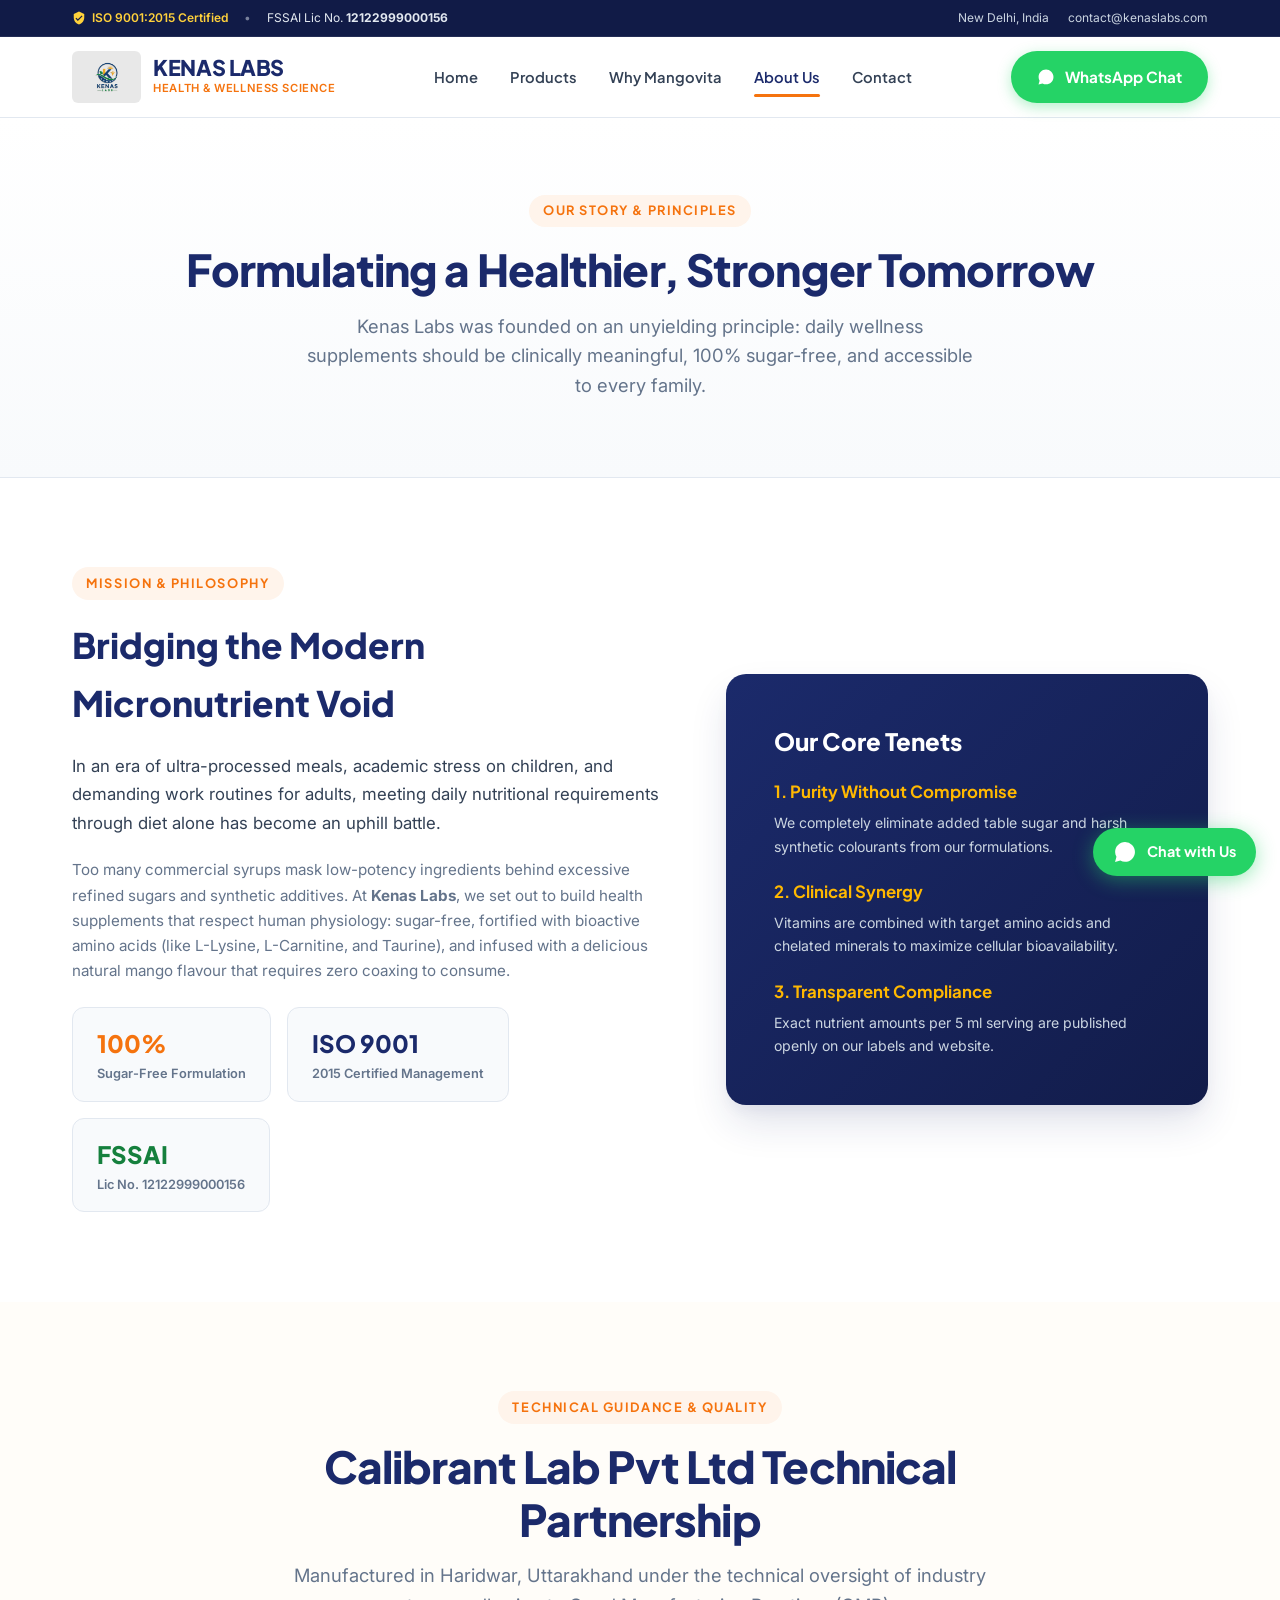
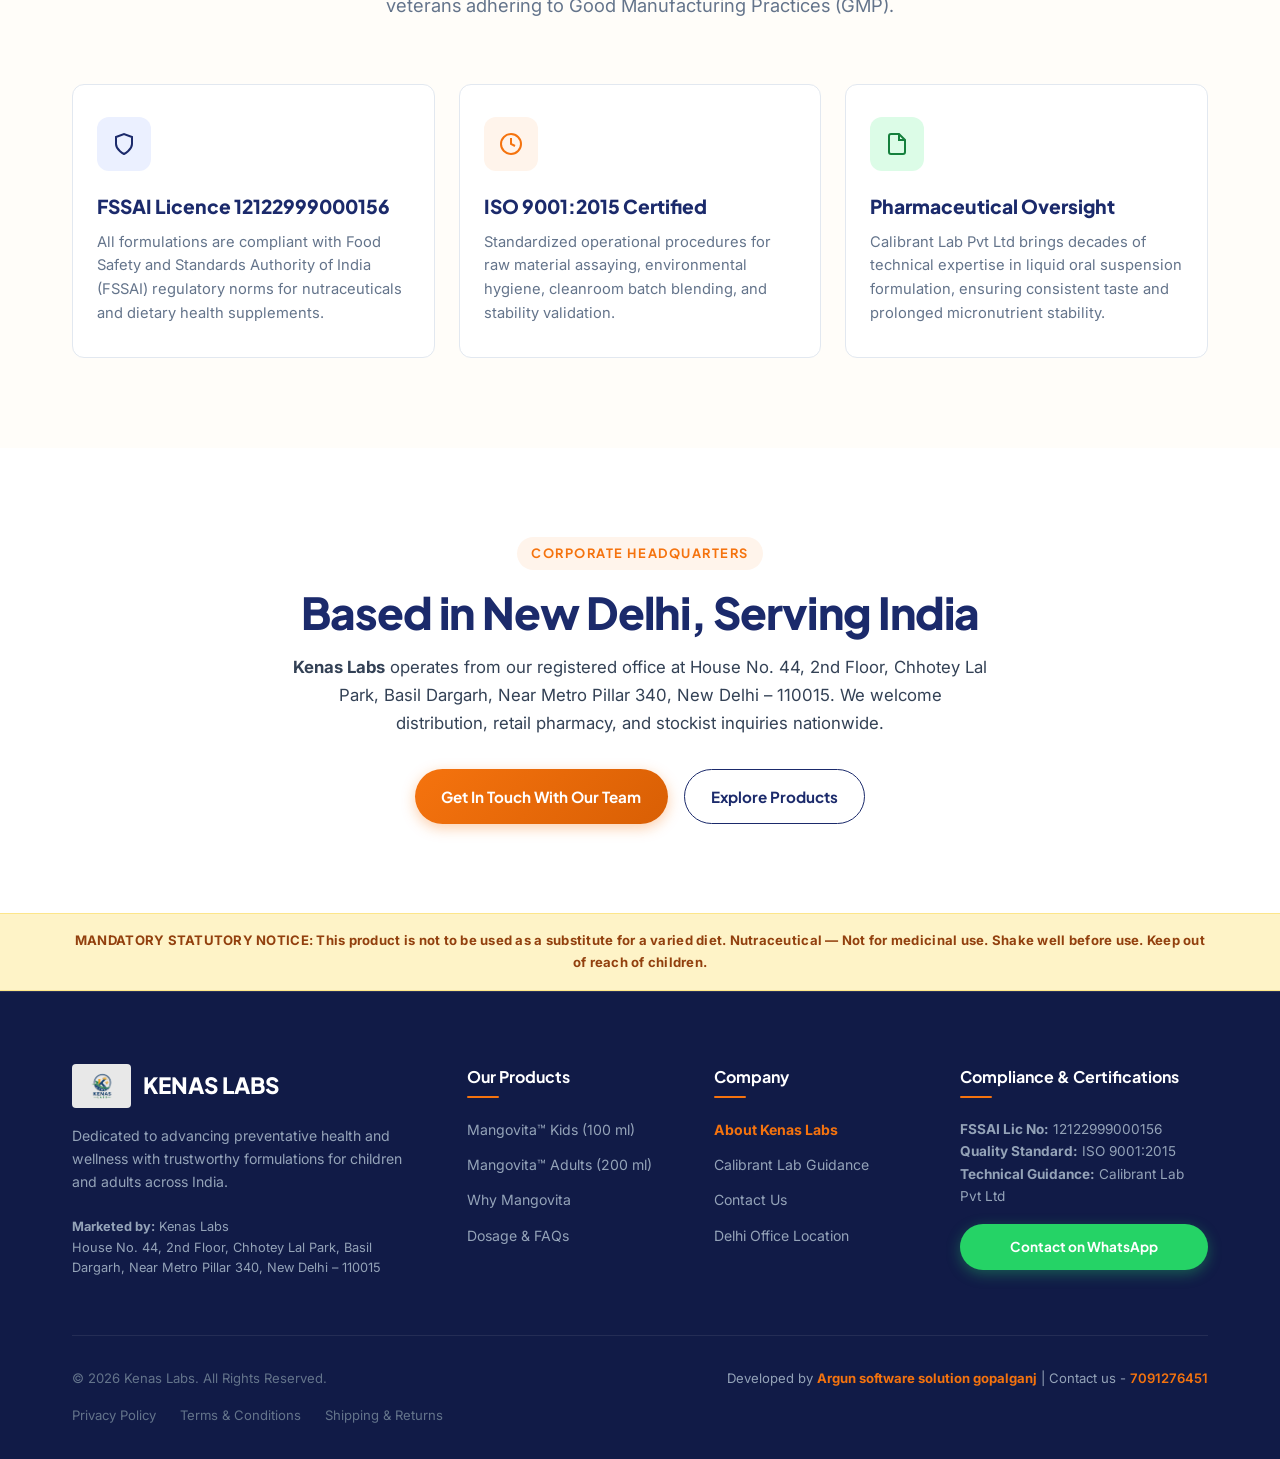
==== commit b9d3078e: "Add developer agency backlink to argunsoftware.com across all footers" ====
--- a/about.html
+++ b/about.html
@@ -151,7 +151,7 @@
         </p>
       </div>
 
-      <div style="display: grid; grid-template-columns: repeat(auto-fit, minmax(280px, 1fr)); gap: 1.5rem;">
+      <div class="benefits-grid">
         <div class="benefit-card">
           <div class="benefit-icon-box icon-navy">
             <svg width="24" height="24" viewBox="0 0 24 24" fill="none" stroke="currentColor" stroke-width="2"><path d="M12 22s8-4 8-10V5l-8-3-8 3v7c0 6 8 10 8 10z"></path></svg>
@@ -263,7 +263,7 @@
       <div class="footer-bottom">
         <div>&copy; 2026 Kenas Labs. All Rights Reserved.</div>
         <div class="footer-dev-credit">
-          Developed by <strong>Argun software solution gopalganj</strong> | Contact us - <a href="tel:7091276451">7091276451</a>
+          Developed by <a href="https://argunsoftware.com" target="_blank" rel="noopener" title="Argun Software Solution Gopalganj"><strong>Argun software solution gopalganj</strong></a> | Contact us - <a href="tel:7091276451">7091276451</a>
         </div>
         <div class="footer-legal-links">
           <a href="privacy-policy.html">Privacy Policy</a>
@@ -274,7 +274,7 @@
     </div>
   </footer>
 
-  <a href="https://wa.me/919876543210?text=Hello%20Kenas%20Labs%2C%20I%20would%20like%20to%20know%20more%20about%20your%20company." target="_blank" rel="noopener noreferrer" class="whatsapp-floating" aria-label="Contact on WhatsApp">
+  <a href="https://wa.me/919507094197?text=Hello%20Kenas%20Labs%2C%20I%20would%20like%20to%20know%20more%20about%20your%20company." target="_blank" rel="noopener noreferrer" class="whatsapp-floating" aria-label="Contact on WhatsApp">
     <svg viewBox="0 0 24 24"><path d="M12.04 2c-5.46 0-9.91 4.45-9.91 9.91 0 1.75.46 3.45 1.32 4.95L2.05 22l5.25-1.38c1.45.79 3.08 1.21 4.74 1.21 5.46 0 9.91-4.45 9.91-9.91 0-2.65-1.03-5.14-2.9-7.01A9.816 9.816 0 0 0 12.04 2z"/></svg>
     <span>Chat with Us</span>
   </a>
--- a/assets/css/style.css
+++ b/assets/css/style.css
@@ -60,6 +60,13 @@
   padding: 0;
 }
 
+html, body {
+  overflow-x: hidden;
+  max-width: 100%;
+  width: 100%;
+  position: relative;
+}
+
 html {
   scroll-behavior: smooth;
   font-size: 16px;
@@ -72,8 +79,8 @@
   color: var(--text-body);
   line-height: 1.65;
   font-weight: 400;
-  overflow-x: hidden;
-  position: relative;
+  overflow-wrap: break-word;
+  word-wrap: break-word;
 }
 
 img, svg {
@@ -493,6 +500,8 @@
   background: linear-gradient(180deg, #FFFFFF 0%, #F8FAFC 100%);
   padding: clamp(3rem, 7vw, 5.5rem) 0 clamp(4rem, 8vw, 6.5rem);
   overflow: hidden;
+  overflow-x: clip;
+  contain: paint;
 }
 
 .hero-glow {
@@ -522,6 +531,9 @@
   display: inline-flex;
   align-items: center;
   gap: 0.5rem;
+  max-width: 100%;
+  line-height: 1.4;
+  word-break: break-word;
   background: #EBF0FF;
   color: var(--primary-navy);
   font-family: var(--font-heading);
@@ -613,7 +625,7 @@
 .hero-floating-card {
   position: absolute;
   bottom: 20px;
-  left: -20px;
+  left: 0;
   background: rgba(255, 255, 255, 0.96);
   backdrop-filter: blur(10px);
   border: 1px solid var(--border-color);
@@ -923,16 +935,20 @@
    ========================================================================== */
 .table-responsive {
   width: 100%;
+  max-width: 100%;
   overflow-x: auto;
+  -webkit-overflow-scrolling: touch;
   border-radius: var(--radius-md);
   border: 1px solid var(--border-color);
   background: #FFFFFF;
   box-shadow: var(--shadow-sm);
   margin: 1.5rem 0;
+  contain: paint;
 }
 
 .nutrition-table {
   width: 100%;
+  min-width: 540px;
   border-collapse: collapse;
   text-align: left;
   font-size: 0.9rem;
@@ -1382,6 +1398,10 @@
   transition: var(--transition);
 }
 
+.footer-dev-credit a strong {
+  color: inherit;
+}
+
 .footer-dev-credit a:hover {
   color: #FFB800;
   text-decoration: underline;
@@ -1467,20 +1487,24 @@
   position: fixed;
   top: 0;
   left: 0;
-  width: 100vw;
-  height: 100vh;
+  right: 0;
+  bottom: 0;
+  width: 100%;
+  height: 100%;
   background: rgba(15, 23, 42, 0.5);
   backdrop-filter: blur(4px);
   -webkit-backdrop-filter: blur(4px);
   z-index: 998;
   opacity: 0;
   visibility: hidden;
+  pointer-events: none;
   transition: opacity 0.3s ease, visibility 0.3s ease;
 }
 
 .nav-overlay.is-active {
   opacity: 1;
   visibility: visible;
+  pointer-events: auto;
 }
 
 .table-scroll-hint {
@@ -1523,7 +1547,7 @@
   .hero-floating-card {
     position: static;
     margin-top: 1.5rem;
-    max-width: 360px;
+    max-width: 100%;
     width: 100%;
     justify-content: center;
   }
@@ -1543,36 +1567,33 @@
   }
 }
 
-/* --- Breakpoint: Tablets Portrait & Small Laptops (max-width: 900px) --- */
-@media (max-width: 900px) {
+/* --- Breakpoint: Tablets Portrait & Small Laptops (max-width: 992px) --- */
+@media (max-width: 992px) {
+  .topbar {
+    display: none;
+  }
+
+  .hamburger {
+    display: flex;
+  }
+
+  .header-actions .btn {
+    display: none;
+  }
+
   .corporate-snapshot-grid,
   .corporate-story-grid {
     grid-template-columns: 1fr;
     gap: 2.5rem;
   }
-}
-
-/* --- Breakpoint: Standard Tablets & Mobile Landscape (max-width: 768px) --- */
-@media (max-width: 768px) {
-  .topbar {
-    display: none;
-  }
-
-  .hamburger {
-    display: flex;
-  }
-
-  .header-actions .btn {
-    display: none;
-  }
-
-  /* Mobile Drawer Menu */
+
+  /* Mobile Drawer Menu (Transform based to completely prevent horizontal scroll) */
   .nav-menu {
     position: fixed;
     top: var(--header-height);
-    right: -100%;
+    right: 0;
     width: 85%;
-    max-width: 340px;
+    max-width: 320px;
     height: calc(100vh - var(--header-height));
     height: calc(100dvh - var(--header-height));
     background: #FFFFFF;
@@ -1581,13 +1602,18 @@
     padding: 1.75rem 1.5rem;
     gap: 0.75rem;
     box-shadow: -10px 0 30px rgba(0, 0, 0, 0.15);
-    transition: right 0.3s cubic-bezier(0.16, 1, 0.3, 1);
+    transform: translateX(100%);
+    visibility: hidden;
+    pointer-events: none;
+    transition: transform 0.3s cubic-bezier(0.16, 1, 0.3, 1), visibility 0.3s;
     overflow-y: auto;
     z-index: 1000;
   }
 
   .nav-menu.is-active {
-    right: 0;
+    transform: translateX(0);
+    visibility: visible;
+    pointer-events: auto;
   }
 
   .nav-link {
@@ -1658,8 +1684,26 @@
   }
 }
 
+/* --- Breakpoint: Standard Tablets & Mobile Landscape (max-width: 768px) --- */
+@media (max-width: 768px) {
+  .hero-glow {
+    display: none;
+  }
+}
+
 /* --- Breakpoint: Phablets & Mobile Devices (max-width: 580px) --- */
 @media (max-width: 580px) {
+  .btn {
+    white-space: normal;
+    word-break: break-word;
+    text-align: center;
+    max-width: 100%;
+  }
+
+  .benefits-grid {
+    grid-template-columns: 1fr;
+  }
+
   .form-row-2col {
     grid-template-columns: 1fr;
     gap: 0;
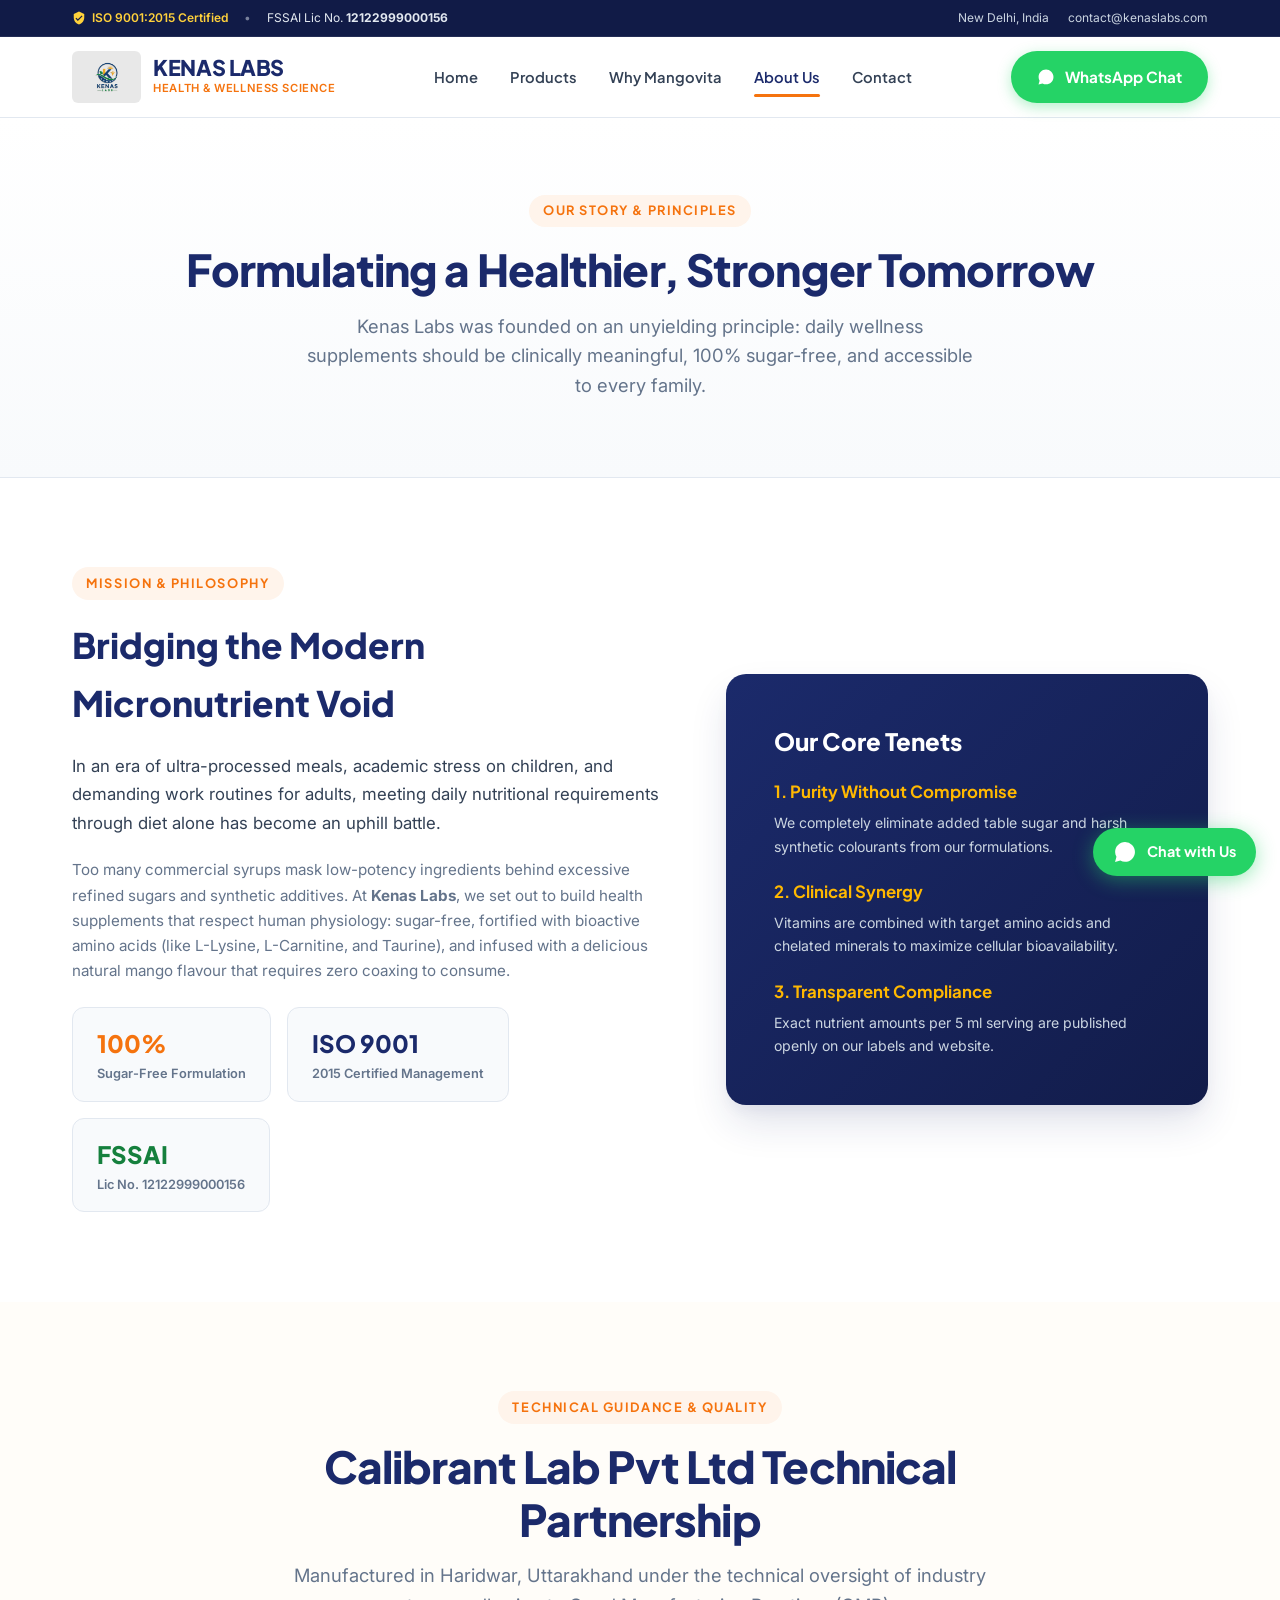
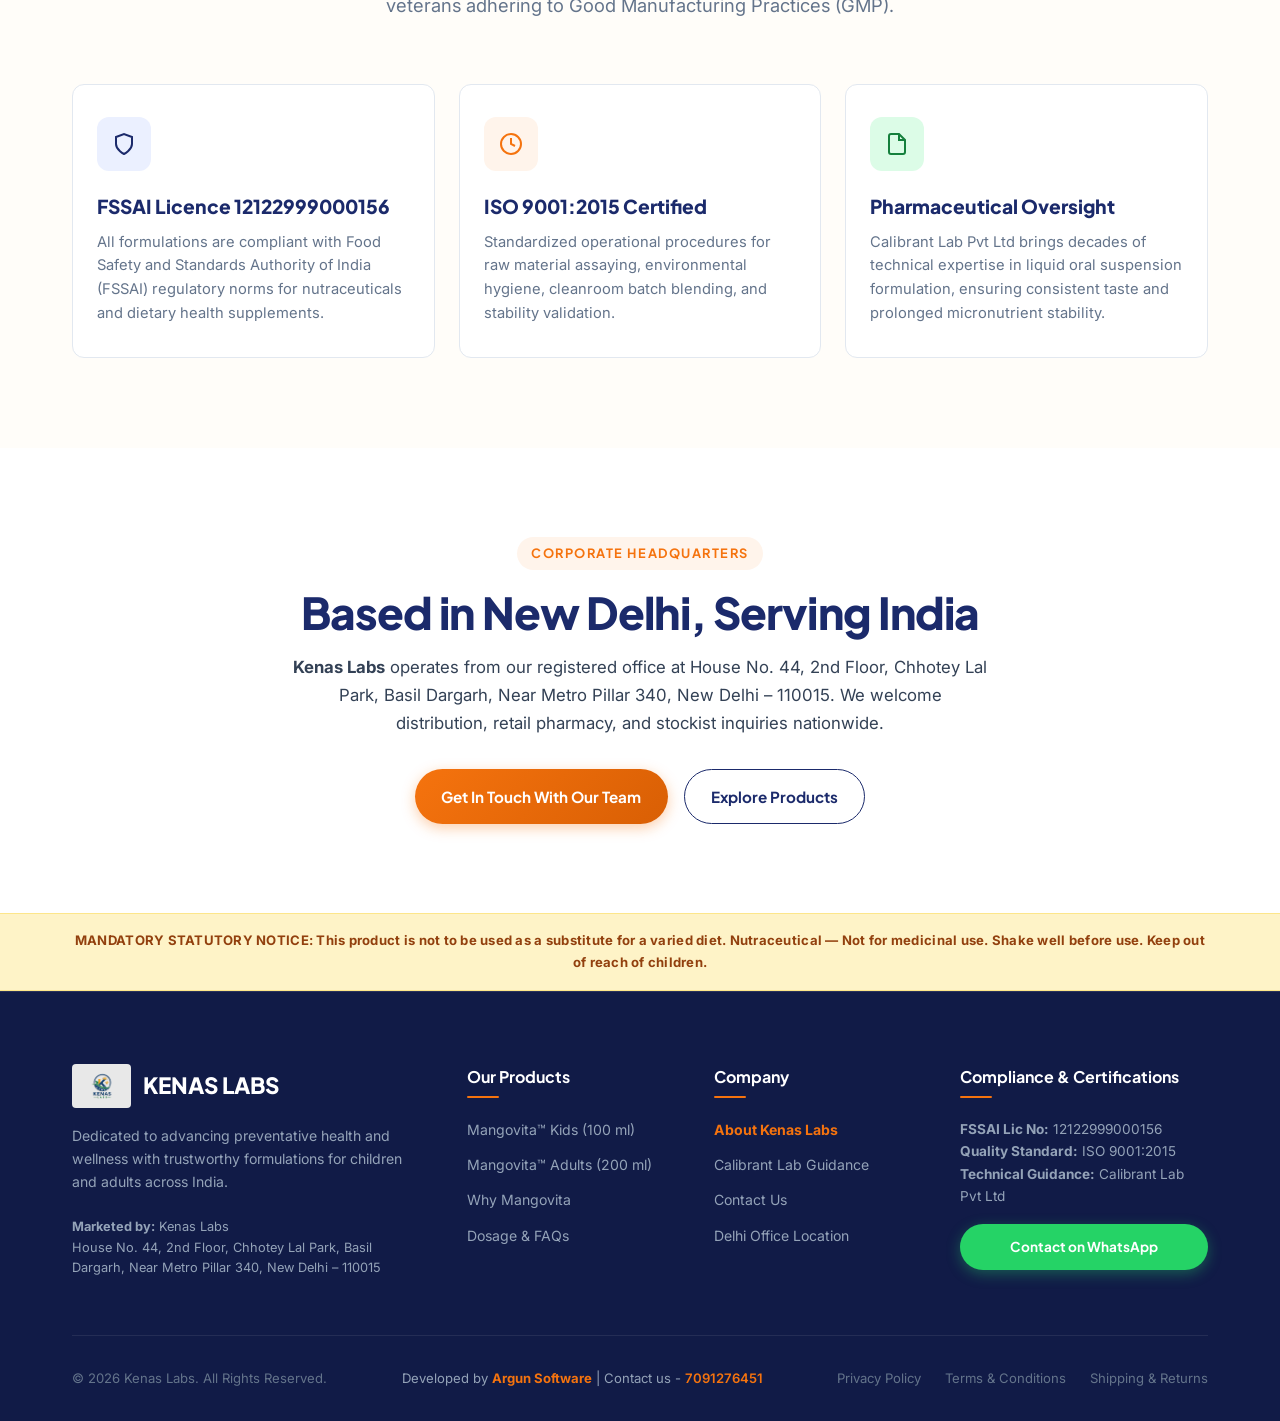
==== commit 893f9de5: "Update footer credit to Argun Software across all pages" ====
--- a/about.html
+++ b/about.html
@@ -263,7 +263,7 @@
       <div class="footer-bottom">
         <div>&copy; 2026 Kenas Labs. All Rights Reserved.</div>
         <div class="footer-dev-credit">
-          Developed by <a href="https://argunsoftware.com" target="_blank" rel="noopener" title="Argun Software Solution Gopalganj"><strong>Argun software solution gopalganj</strong></a> | Contact us - <a href="tel:7091276451">7091276451</a>
+          Developed by <a href="https://argunsoftware.com" target="_blank" rel="noopener" title="Argun Software"><strong>Argun Software</strong></a> | Contact us - <a href="tel:7091276451">7091276451</a>
         </div>
         <div class="footer-legal-links">
           <a href="privacy-policy.html">Privacy Policy</a>
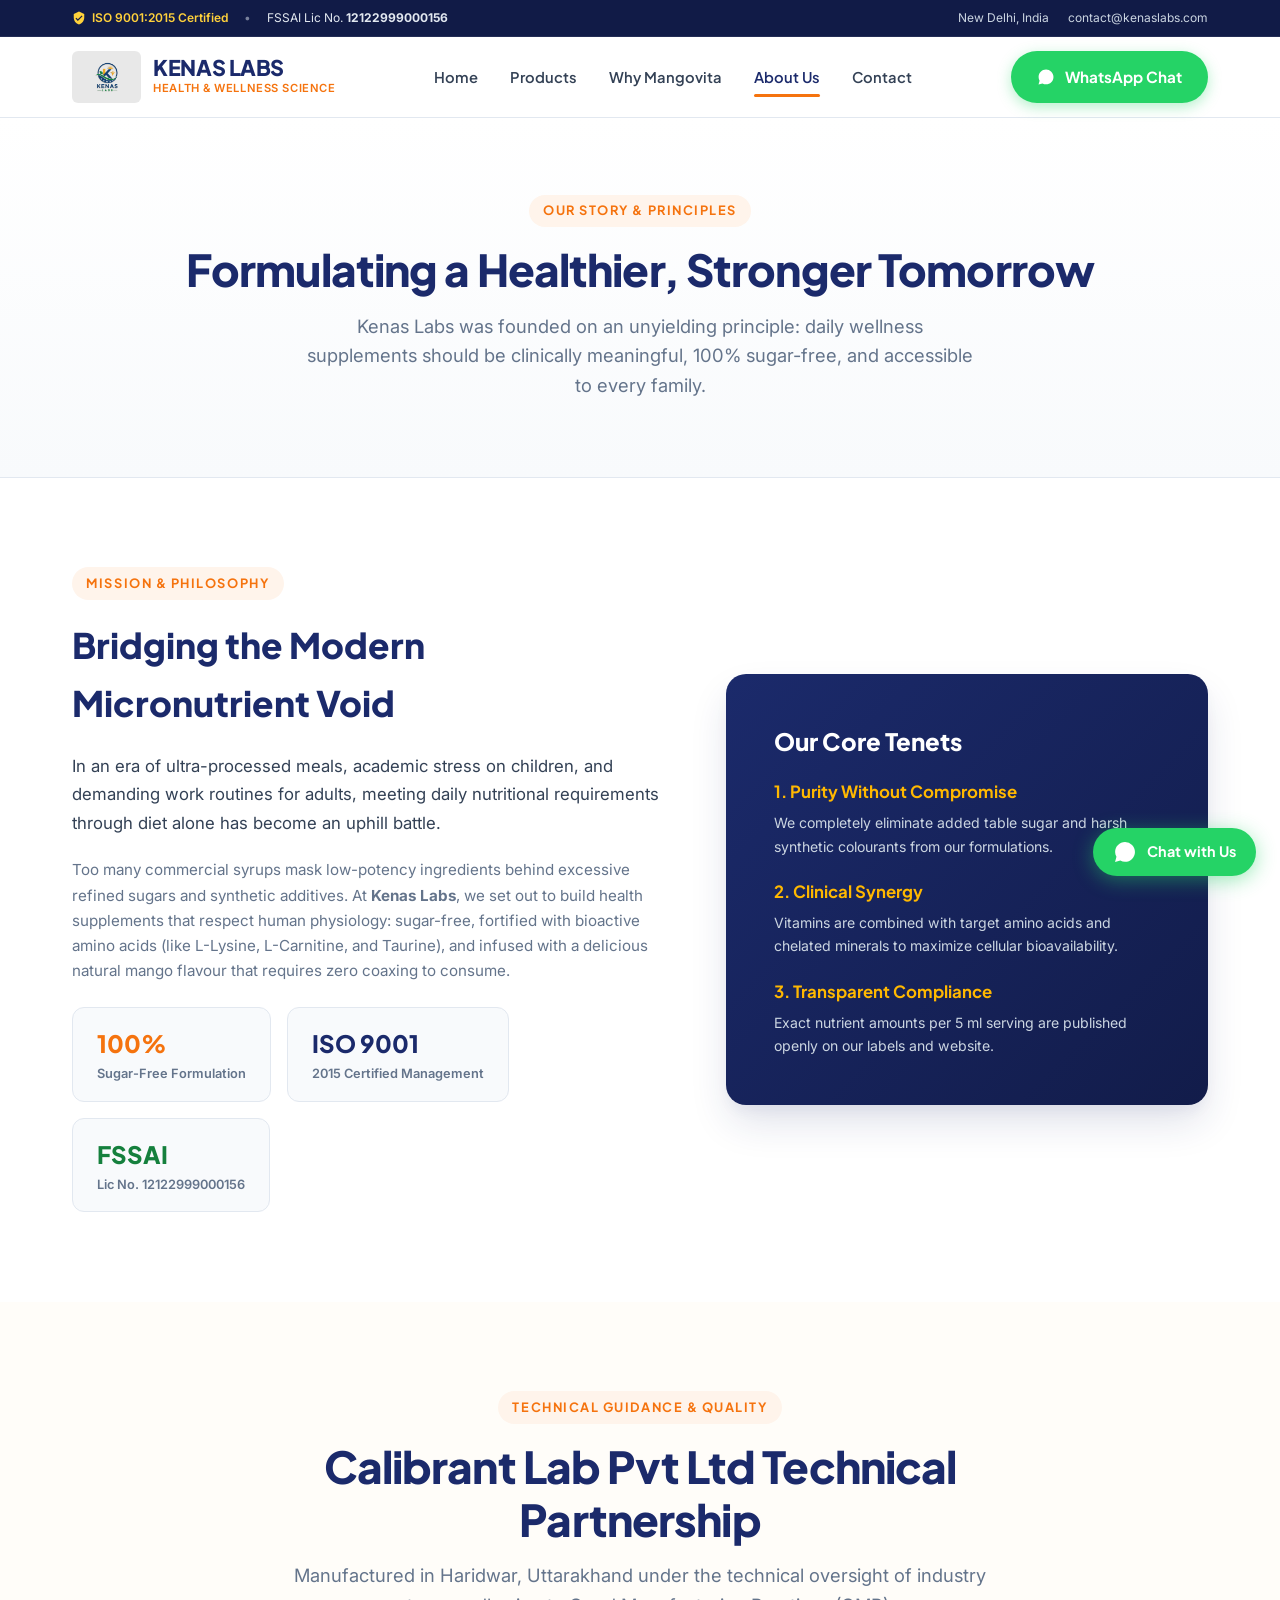
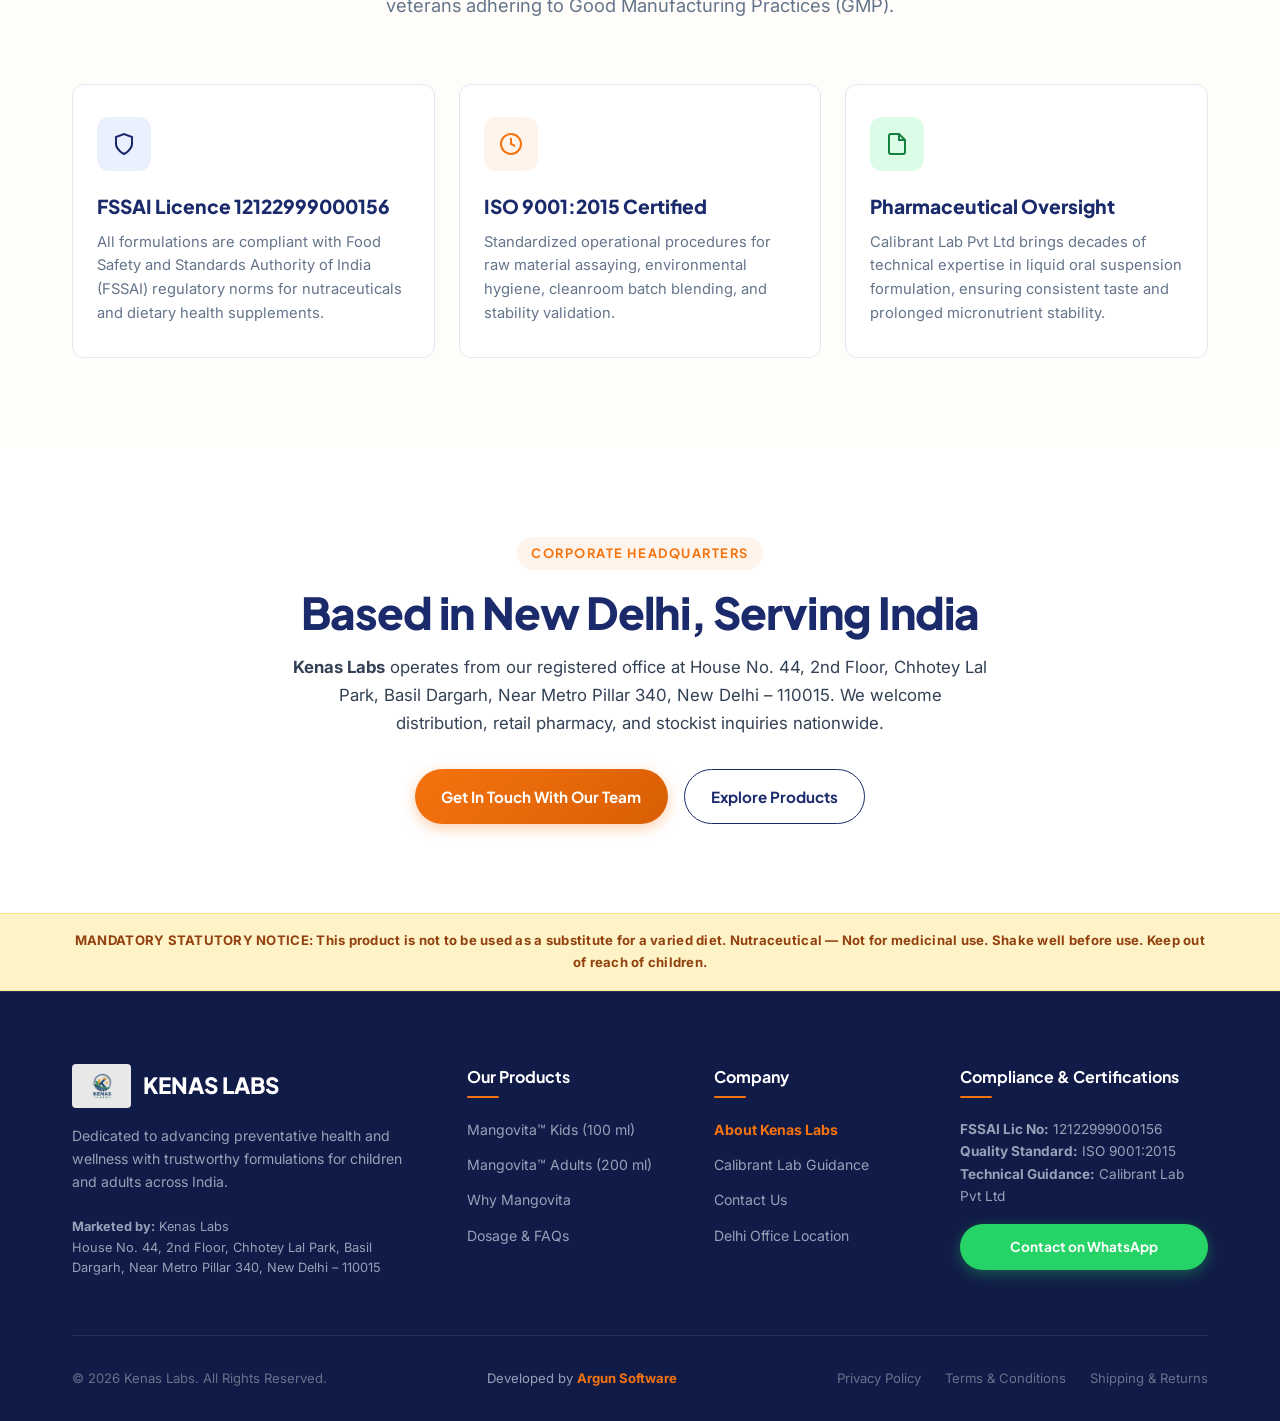
==== commit 79dbf78f: "Remove phone contact from developer credit in footers" ====
--- a/about.html
+++ b/about.html
@@ -263,7 +263,7 @@
       <div class="footer-bottom">
         <div>&copy; 2026 Kenas Labs. All Rights Reserved.</div>
         <div class="footer-dev-credit">
-          Developed by <a href="https://argunsoftware.com" target="_blank" rel="noopener" title="Argun Software"><strong>Argun Software</strong></a> | Contact us - <a href="tel:7091276451">7091276451</a>
+          Developed by <a href="https://argunsoftware.com" target="_blank" rel="noopener" title="Argun Software"><strong>Argun Software</strong></a>
         </div>
         <div class="footer-legal-links">
           <a href="privacy-policy.html">Privacy Policy</a>
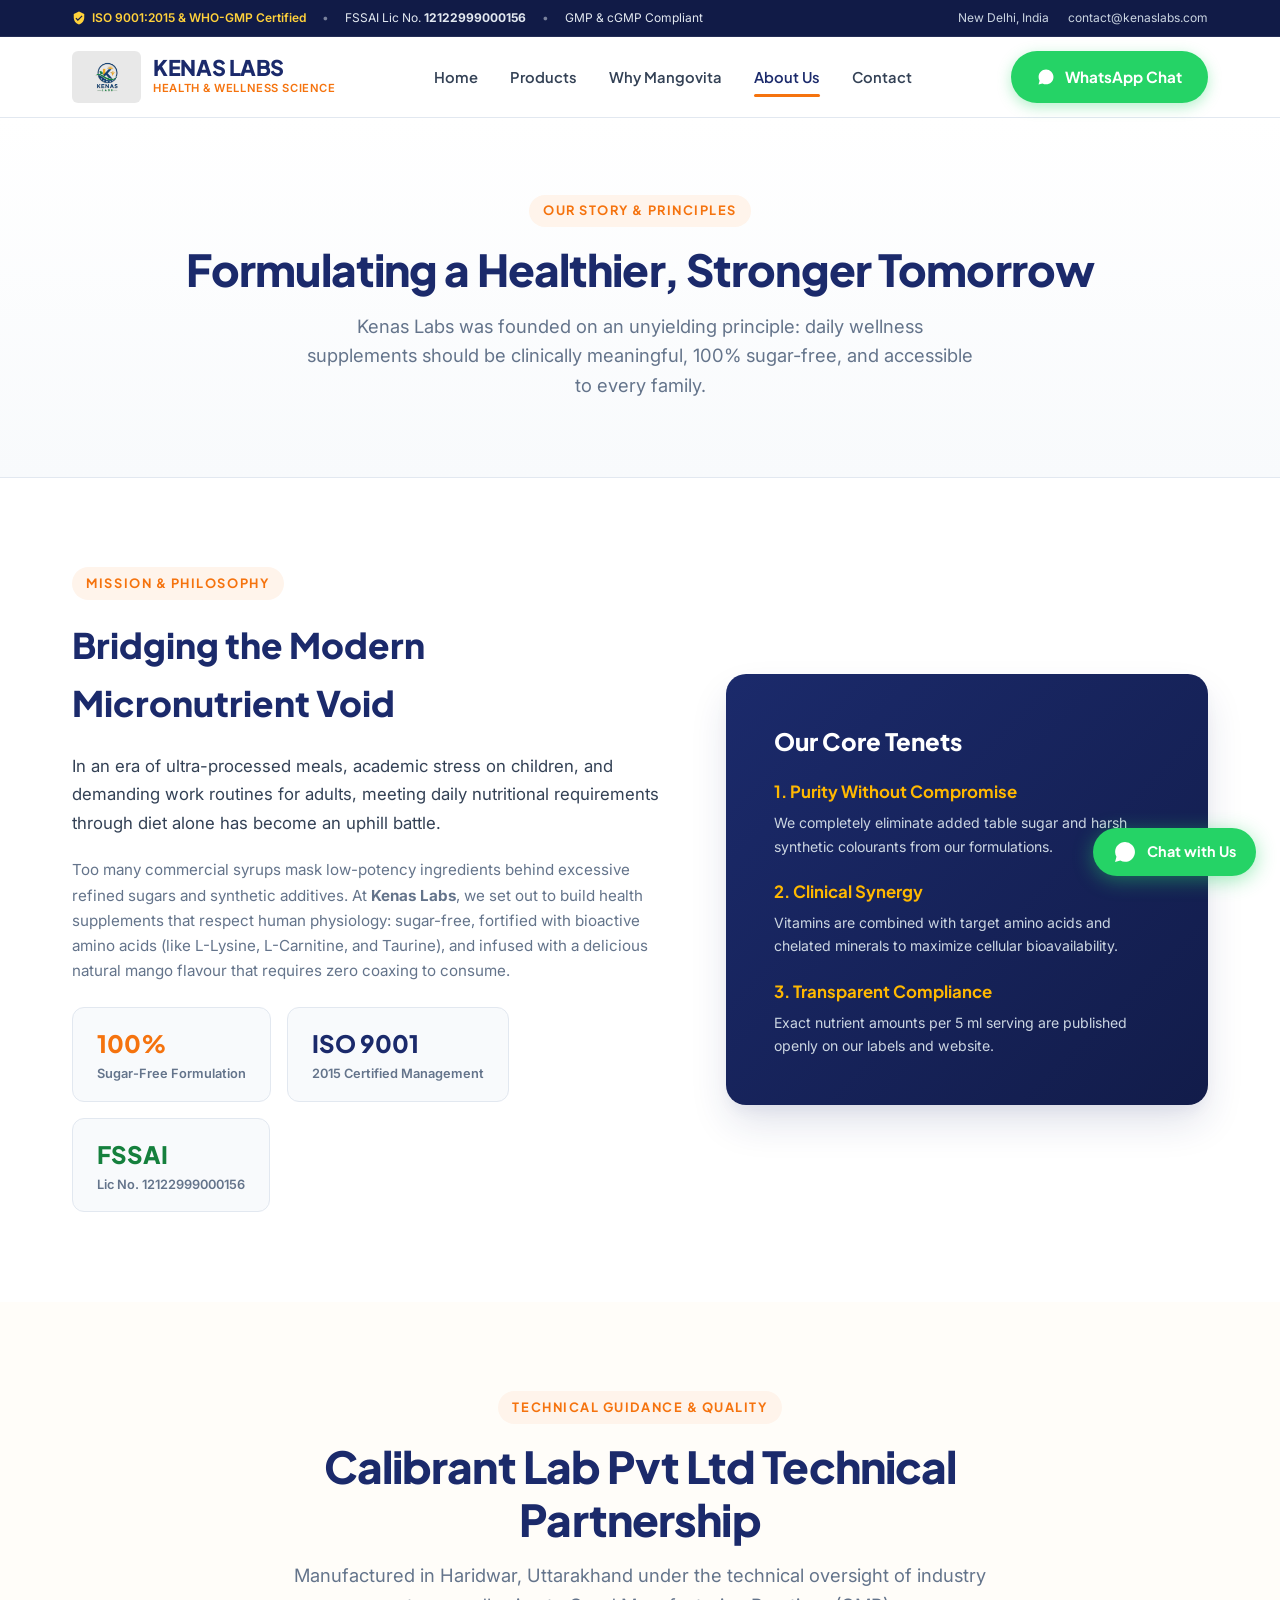
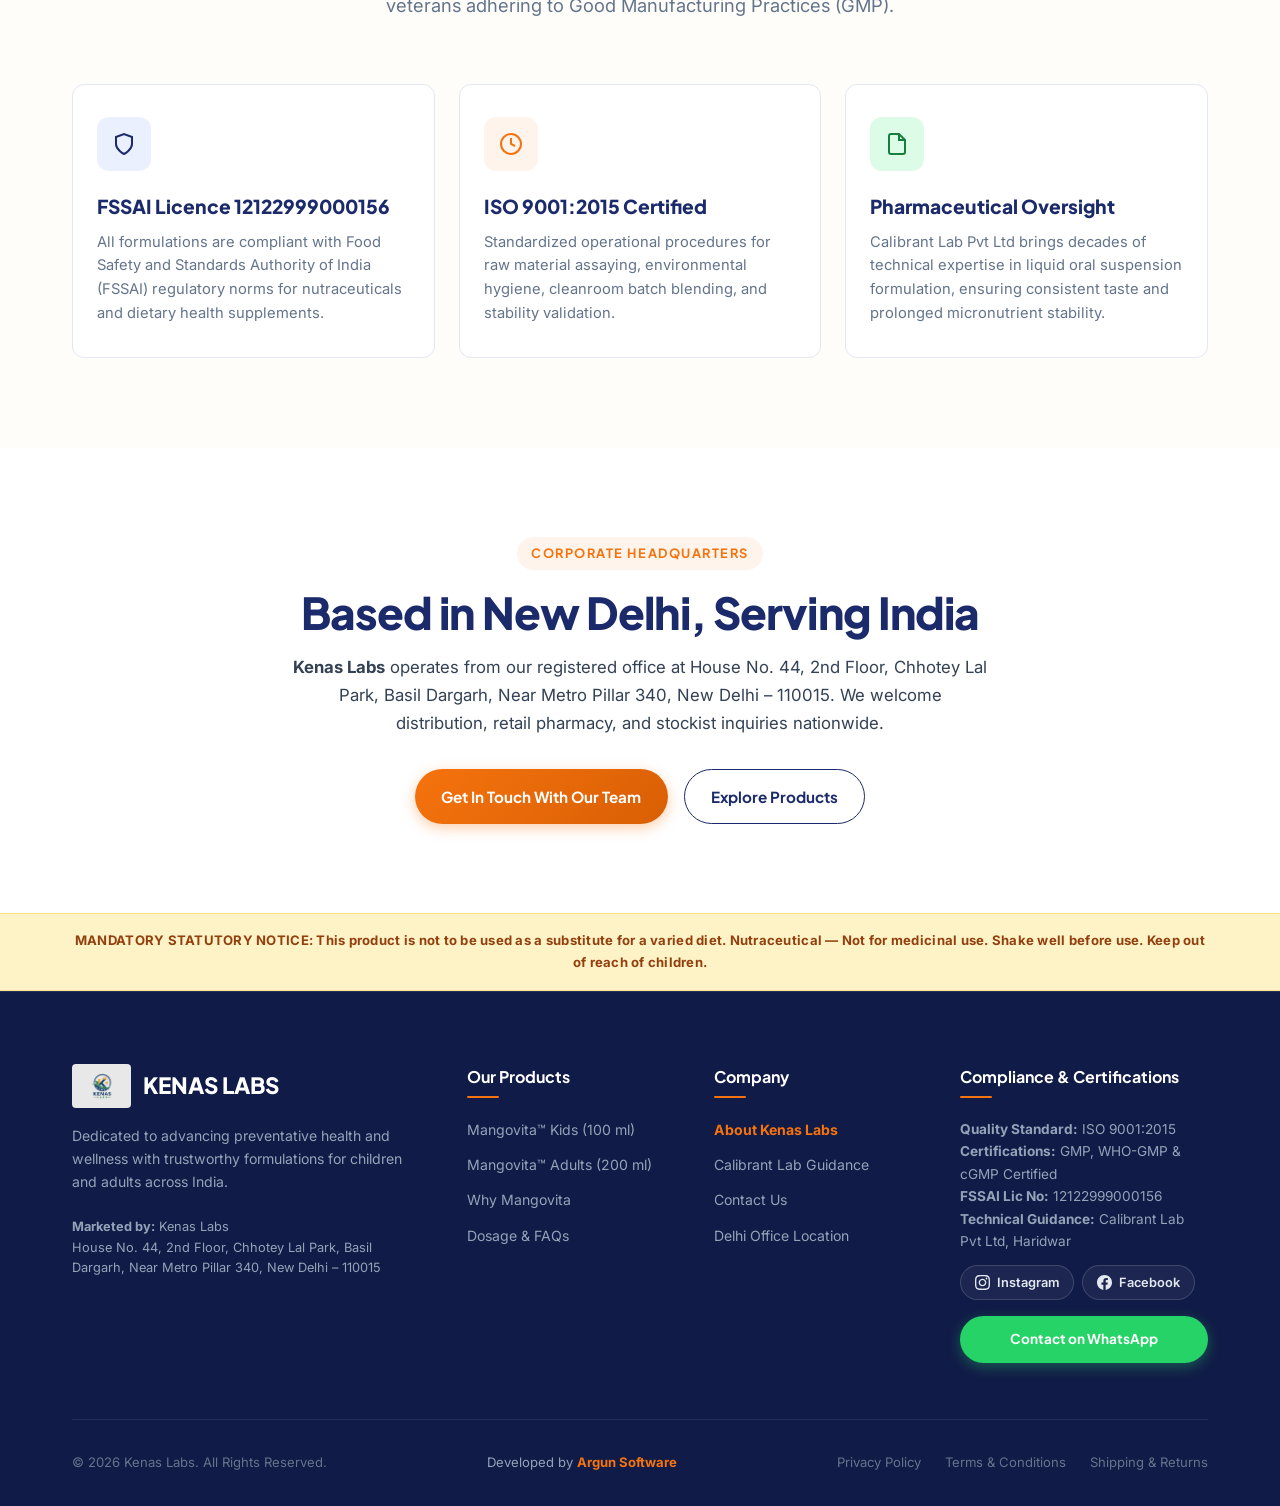
==== commit be9ddf02: "Update product photos, protect proprietary formula (remove public mg quantities), update WhatsApp to" ====
--- a/about.html
+++ b/about.html
@@ -8,7 +8,30 @@
   <link rel="canonical" href="https://kenaslabs.com/about.html" />
 
   <link rel="icon" type="image/jpeg" href="assets/images/kenas-logo.jpg" />
-  <link rel="stylesheet" href="assets/css/style.css" />
+  <link rel="stylesheet" href="assets/css/style.css?v=2.2" />
+
+  <!-- LLM Context / Generative Engine Optimization (llms.txt) -->
+  <link rel="alternate" type="text/markdown" href="https://kenaslabs.com/llms.txt" title="LLM Context" />
+
+  <!-- Schema.org JSON-LD -->
+  <script type="application/ld+json">
+  {
+    "@context": "https://schema.org",
+    "@type": "AboutPage",
+    "mainEntity": {
+      "@type": "Organization",
+      "name": "Kenas Labs",
+      "url": "https://kenaslabs.com/",
+      "logo": "https://kenaslabs.com/assets/images/kenas-logo.jpg",
+        "sameAs": [
+          "https://www.instagram.com/kenash100?jplx=ejBpZjk0dmU2bG1z",
+          "https://www.facebook.com/kenaslabs"
+        ],
+        "award": "ISO 9001:2015, WHO-GMP, GMP & cGMP Certified",
+      "description": "Indian nutraceutical brand committed to clean, sugar-free multivitamin syrups under technical guidance of Calibrant Lab Pvt Ltd (ISO 9001:2015, FSSAI Lic No. 12122999000156)."
+    }
+  }
+  </script>
 </head>
 <body>
 
@@ -18,10 +41,12 @@
       <div class="topbar-left">
         <span class="topbar-badge">
           <svg width="14" height="14" viewBox="0 0 24 24" fill="currentColor"><path d="M12 1L3 5v6c0 5.55 3.84 10.74 9 12 5.16-1.26 9-6.45 9-12V5l-9-4zm-2 16l-4-4 1.41-1.41L10 14.17l6.59-6.59L18 9l-8 8z"/></svg>
-          ISO 9001:2015 Certified
+          ISO 9001:2015 &amp; WHO-GMP Certified
         </span>
         <span style="opacity: 0.5;">•</span>
         <span>FSSAI Lic No. <strong>12122999000156</strong></span>
+        <span style="opacity: 0.5;">•</span>
+        <span>GMP &amp; cGMP Compliant</span>
       </div>
       <div class="topbar-right">
         <a href="contact.html">New Delhi, India</a>
@@ -249,11 +274,22 @@
 
         <div>
           <h5 class="footer-col-title">Compliance &amp; Certifications</h5>
-          <p style="font-size: 0.85rem; color: #94A3B8; margin-bottom: 1rem;">
+          <p style="font-size: 0.85rem; color: #94A3B8; margin-bottom: 0.75rem;">
+            <strong>Quality Standard:</strong> ISO 9001:2015<br />
+            <strong>Certifications:</strong> GMP, WHO-GMP &amp; cGMP Certified<br />
             <strong>FSSAI Lic No:</strong> 12122999000156<br />
-            <strong>Quality Standard:</strong> ISO 9001:2015<br />
-            <strong>Technical Guidance:</strong> Calibrant Lab Pvt Ltd
-          </p>
+            <strong>Technical Guidance:</strong> Calibrant Lab Pvt Ltd, Haridwar
+          </p>
+          <div style="display: flex; gap: 0.5rem; margin-bottom: 1rem; flex-wrap: wrap;">
+            <a href="https://www.instagram.com/kenash100?jplx=ejBpZjk0dmU2bG1z" target="_blank" rel="noopener noreferrer" class="social-btn social-instagram" aria-label="Kenas Labs Instagram">
+              <svg width="15" height="15" viewBox="0 0 24 24" fill="currentColor"><path d="M12 2.163c3.204 0 3.584.012 4.85.07 3.252.148 4.771 1.691 4.919 4.919.058 1.265.069 1.645.069 4.849 0 3.205-.012 3.584-.069 4.849-.149 3.225-1.664 4.771-4.919 4.919-1.266.058-1.644.07-4.85.07-3.204 0-3.584-.012-4.849-.07-3.26-.149-4.771-1.699-4.919-4.92-.058-1.265-.07-1.644-.07-4.849 0-3.204.013-3.583.07-4.849.149-3.227 1.664-4.771 4.919-4.919 1.266-.057 1.645-.069 4.849-.069zm0-2.163c-3.259 0-3.667.014-4.947.072-4.358.2-6.78 2.618-6.98 6.98-.059 1.281-.073 1.689-.073 4.948 0 3.259.014 3.668.072 4.948.2 4.358 2.618 6.78 6.98 6.98 1.281.058 1.689.072 4.948.072 3.259 0 3.668-.014 4.948-.072 4.354-.2 6.782-2.618 6.979-6.98.059-1.28.073-1.689.073-4.948 0-3.259-.014-3.667-.072-4.947-.196-4.354-2.617-6.78-6.979-6.98-1.281-.059-1.69-.073-4.949-.073zm0 5.838c-3.403 0-6.162 2.759-6.162 6.162s2.759 6.163 6.162 6.163 6.162-2.759 6.162-6.163c0-3.403-2.759-6.162-6.162-6.162zm0 10.162c-2.209 0-4-1.79-4-4 0-2.209 1.791-4 4-4s4 1.791 4 4c0 2.21-1.791 4-4 4zm6.406-11.845c-.796 0-1.441.645-1.441 1.44s.645 1.44 1.441 1.44c.795 0 1.439-.645 1.439-1.44s-.644-1.44-1.439-1.44z"/></svg>
+              <span>Instagram</span>
+            </a>
+            <a href="https://www.facebook.com/kenaslabs" target="_blank" rel="noopener noreferrer" class="social-btn social-facebook" aria-label="Kenas Labs Facebook">
+              <svg width="15" height="15" viewBox="0 0 24 24" fill="currentColor"><path d="M24 12.073c0-6.627-5.373-12-12-12s-12 5.373-12 12c0 5.99 4.388 10.954 10.125 11.854v-8.385H7.078v-3.47h3.047V9.43c0-3.007 1.792-4.669 4.533-4.669 1.312 0 2.686.235 2.686.235v2.953H15.83c-1.491 0-1.956.925-1.956 1.874v2.25h3.328l-.532 3.47h-2.796v8.385C19.612 23.027 24 18.062 24 12.073z"/></svg>
+              <span>Facebook</span>
+            </a>
+          </div>
           <button class="btn btn-whatsapp" data-wa-order="Corporate Inquiry" style="width: 100%; font-size: 0.85rem; padding: 0.75rem 1rem;">
             <span>Contact on WhatsApp</span>
           </button>
@@ -274,11 +310,11 @@
     </div>
   </footer>
 
-  <a href="https://wa.me/919507094197?text=Hello%20Kenas%20Labs%2C%20I%20would%20like%20to%20know%20more%20about%20your%20company." target="_blank" rel="noopener noreferrer" class="whatsapp-floating" aria-label="Contact on WhatsApp">
+  <a href="https://wa.me/919507025598?text=Hello%20Kenas%20Labs%2C%20I%20would%20like%20to%20know%20more%20about%20your%20company." target="_blank" rel="noopener noreferrer" class="whatsapp-floating" aria-label="Contact on WhatsApp">
     <svg viewBox="0 0 24 24"><path d="M12.04 2c-5.46 0-9.91 4.45-9.91 9.91 0 1.75.46 3.45 1.32 4.95L2.05 22l5.25-1.38c1.45.79 3.08 1.21 4.74 1.21 5.46 0 9.91-4.45 9.91-9.91 0-2.65-1.03-5.14-2.9-7.01A9.816 9.816 0 0 0 12.04 2z"/></svg>
     <span>Chat with Us</span>
   </a>
 
-  <script src="assets/js/main.js"></script>
+  <script src="assets/js/main.js?v=2.2"></script>
 </body>
 </html>
--- a/assets/css/style.css
+++ b/assets/css/style.css
@@ -608,6 +608,7 @@
   display: flex;
   justify-content: center;
   align-items: center;
+  width: 100%;
 }
 
 .hero-main-visual {
@@ -638,6 +639,10 @@
   z-index: 3;
 }
 
+.hero-floating-card > div:not(.floating-icon-wrap) {
+  min-width: 0;
+}
+
 .floating-icon-wrap {
   width: 44px;
   height: 44px;
@@ -647,6 +652,7 @@
   display: flex;
   align-items: center;
   justify-content: center;
+  flex-shrink: 0;
 }
 
 /* ==========================================================================
@@ -1440,6 +1446,40 @@
   width: 24px;
   height: 24px;
   fill: currentColor;
+}
+
+/* Social Icons */
+.social-btn {
+  display: inline-flex;
+  align-items: center;
+  justify-content: center;
+  gap: 0.45rem;
+  padding: 0.4rem 0.85rem;
+  border-radius: var(--radius-pill);
+  font-size: 0.8rem;
+  font-weight: 600;
+  text-decoration: none;
+  transition: var(--transition);
+  border: 1px solid rgba(255, 255, 255, 0.15);
+  color: #E2E8F0 !important;
+  background: rgba(255, 255, 255, 0.05);
+}
+
+.social-btn:hover {
+  transform: translateY(-2px);
+  color: #FFFFFF !important;
+}
+
+.social-instagram:hover {
+  background: linear-gradient(45deg, #f09433 0%, #e6683c 25%, #dc2743 50%, #cc2366 75%, #bc1888 100%);
+  border-color: transparent;
+  box-shadow: 0 4px 12px rgba(220, 39, 67, 0.35);
+}
+
+.social-facebook:hover {
+  background: #1877F2;
+  border-color: #1877F2;
+  box-shadow: 0 4px 12px rgba(24, 119, 242, 0.35);
 }
 
 /* ==========================================================================
@@ -1544,12 +1584,22 @@
     justify-content: center;
   }
 
+  .hero-visual-wrap {
+    flex-direction: column !important;
+    width: 100% !important;
+    align-items: center !important;
+    justify-content: center !important;
+  }
+
   .hero-floating-card {
-    position: static;
-    margin-top: 1.5rem;
-    max-width: 100%;
-    width: 100%;
-    justify-content: center;
+    position: static !important;
+    margin-top: 1.25rem !important;
+    max-width: 420px !important;
+    width: 100% !important;
+    box-sizing: border-box !important;
+    justify-content: flex-start !important;
+    text-align: left !important;
+    box-shadow: 0 4px 16px rgba(27, 42, 107, 0.08) !important;
   }
 
   .product-detail-grid {
@@ -1819,16 +1869,53 @@
     padding: 0.35rem 0.65rem;
   }
 
-  /* Floating WhatsApp FAB */
+  .hero-floating-card {
+    position: static !important;
+    margin-top: 1rem !important;
+    padding: 0.85rem 1rem !important;
+    gap: 0.75rem;
+    width: 100% !important;
+    max-width: 100% !important;
+    box-sizing: border-box !important;
+  }
+
+  .hero-floating-card .floating-icon-wrap {
+    width: 38px;
+    height: 38px;
+  }
+
+  /* Floating WhatsApp FAB - Compact & Safe Margins */
   .whatsapp-floating {
-    padding: 0.85rem;
+    width: 48px;
+    height: 48px;
+    padding: 0;
     border-radius: 50%;
-    bottom: 16px;
+    bottom: 20px;
     right: 16px;
+    display: flex;
+    align-items: center;
+    justify-content: center;
+    box-shadow: 0 4px 16px rgba(37, 211, 102, 0.45);
+  }
+
+  .whatsapp-floating svg {
+    width: 26px;
+    height: 26px;
   }
 
   .whatsapp-floating span {
     display: none;
+  }
+
+  /* Product Page Mobile Heading & Clearance Fix */
+  .product-info-panel h1 {
+    font-size: clamp(1.6rem, 5.2vw, 2.1rem);
+    line-height: 1.25;
+    padding-right: 0.5rem;
+  }
+
+  .product-detail-grid {
+    padding-bottom: 2.5rem;
   }
 
   .product-card {
